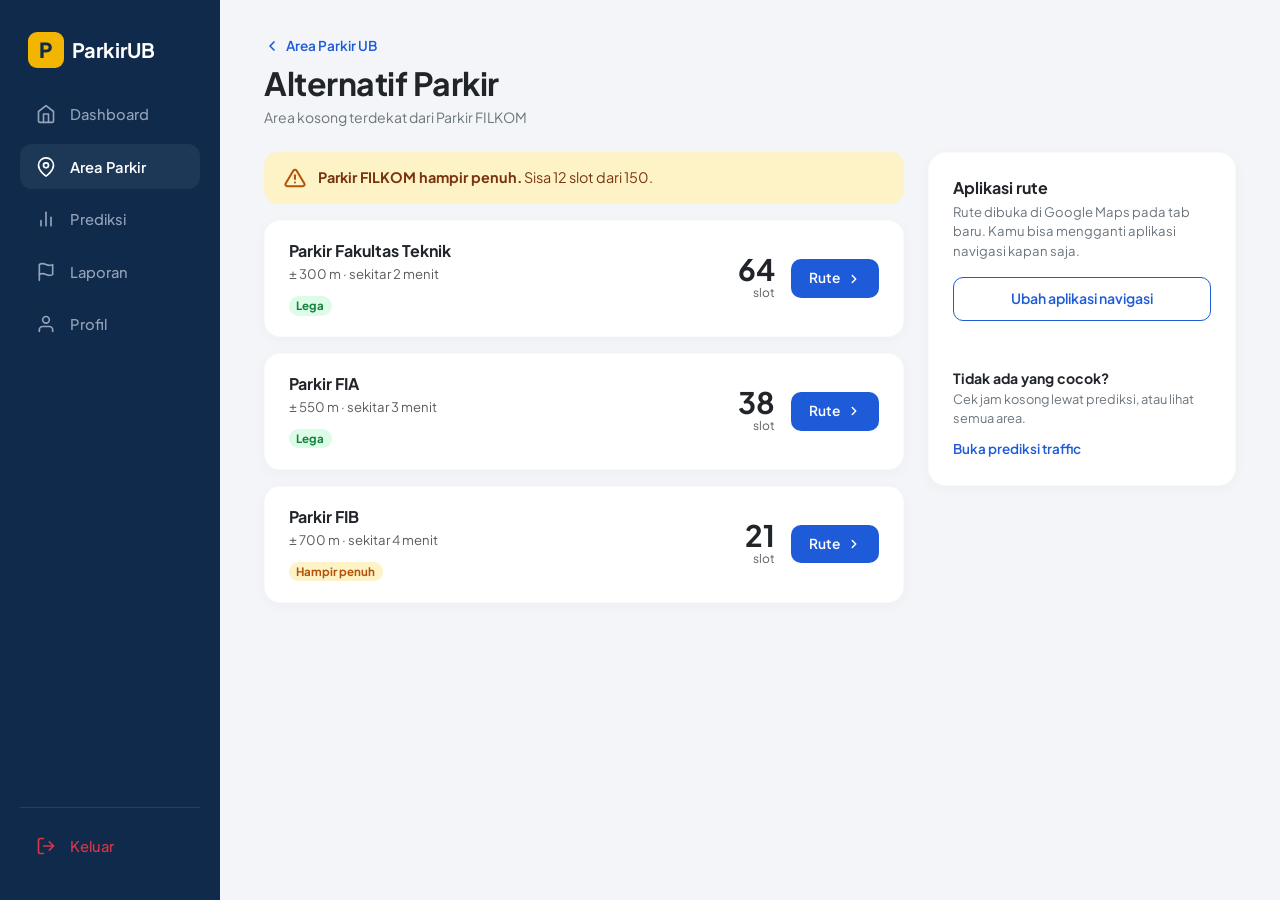
==== alternatif.html @ d829a9de "feat: all" ====
<!DOCTYPE html>
<html lang="id">
<head>
  <meta charset="UTF-8">
  <meta name="viewport" content="width=device-width, initial-scale=1.0">
  <title>Alternatif Parkir - ParkirUB</title>

  <!-- Google Fonts: Plus Jakarta Sans -->
  <link rel="preconnect" href="https://fonts.googleapis.com">
  <link rel="preconnect" href="https://fonts.gstatic.com" crossorigin>
  <link href="https://fonts.googleapis.com/css2?family=Plus+Jakarta+Sans:wght@400;500;600;700;800&display=swap" rel="stylesheet">

  <!-- Bootstrap 5.3.3 CSS -->
  <link href="https://cdn.jsdelivr.net/npm/bootstrap@5.3.3/dist/css/bootstrap.min.css" rel="stylesheet">

  <!-- CSS Khusus Halaman Alternatif Parkir -->
  <link rel="stylesheet" href="css/alternatif.css">
</head>
<body>

  <!-- Backdrop untuk Navigasi Mobile -->
  <div class="dash-backdrop" id="sidebarBackdrop"></div>

  <div class="dash-layout">
    
    <!-- ======================================================================
         SIDEBAR NAVIGASI
         ====================================================================== -->
    <aside class="dash-sidebar" id="dashSidebar">
      <!-- Logo Brand -->
      <a href="dashboard.html" class="d-inline-flex align-items-center gap-2 mb-4 ps-2 text-decoration-none">
        <div style="width: 36px; height: 36px; background-color: #F2B601; color: #0F2A4A; border-radius: 9px; display: flex; align-items: center; justify-content: center; font-weight: 800; font-size: 1.3rem;">
          P
        </div>
        <span class="fs-5 fw-bold text-white">ParkirUB</span>
      </a>

      <!-- Menu Navigasi -->
      <nav class="d-flex flex-column gap-2 flex-grow-1">
        <!-- Dashboard -->
        <a href="dashboard.html" class="sidebar-nav-link">
          <svg width="20" height="20" viewBox="0 0 24 24" fill="none" stroke="currentColor" stroke-width="2" stroke-linecap="round" stroke-linejoin="round">
            <path d="M3 9l9-7 9 7v11a2 2 0 0 1-2 2H5a2 2 0 0 1-2-2z"></path>
            <polyline points="9 22 9 12 15 12 15 22"></polyline>
          </svg>
          <span>Dashboard</span>
        </a>

        <!-- Area Parkir (Active) -->
        <a href="area-parkir.html" class="sidebar-nav-link active">
          <svg width="20" height="20" viewBox="0 0 24 24" fill="none" stroke="currentColor" stroke-width="2" stroke-linecap="round" stroke-linejoin="round">
            <path d="M21 10c0 7-9 13-9 13s-9-6-9-13a9 9 0 0 1 18 0z"></path>
            <circle cx="12" cy="10" r="3"></circle>
          </svg>
          <span>Area Parkir</span>
        </a>

        <!-- Prediksi -->
        <a href="prediksi.html" class="sidebar-nav-link">
          <svg width="20" height="20" viewBox="0 0 24 24" fill="none" stroke="currentColor" stroke-width="2" stroke-linecap="round" stroke-linejoin="round">
            <line x1="18" y1="20" x2="18" y2="10"></line>
            <line x1="12" y1="20" x2="12" y2="4"></line>
            <line x1="6" y1="20" x2="6" y2="14"></line>
          </svg>
          <span>Prediksi</span>
        </a>

        <!-- Laporan -->
        <a href="laporan.html" class="sidebar-nav-link">
          <svg width="20" height="20" viewBox="0 0 24 24" fill="none" stroke="currentColor" stroke-width="2" stroke-linecap="round" stroke-linejoin="round">
            <path d="M4 15s1-1 4-1 5 2 8 2 4-1 4-1V3s-1 1-4 1-5-2-8-2-4 1-4 1z"></path>
            <line x1="4" y1="22" x2="4" y2="15"></line>
          </svg>
          <span>Laporan</span>
        </a>

        <!-- Profil -->
        <a href="profil.html" class="sidebar-nav-link">
          <svg width="20" height="20" viewBox="0 0 24 24" fill="none" stroke="currentColor" stroke-width="2" stroke-linecap="round" stroke-linejoin="round">
            <path d="M20 21v-2a4 4 0 0 0-4-4H8a4 4 0 0 0-4 4v2"></path>
            <circle cx="12" cy="7" r="4"></circle>
          </svg>
          <span>Profil</span>
        </a>
      </nav>

      <!-- Logout -->
      <div class="pt-3 border-top border-white border-opacity-10">
        <a href="index.html" class="sidebar-nav-link text-danger">
          <svg width="20" height="20" viewBox="0 0 24 24" fill="none" stroke="currentColor" stroke-width="2" stroke-linecap="round" stroke-linejoin="round">
            <path d="M9 21H5a2 2 0 0 1-2-2V5a2 2 0 0 1 2-2h4"></path>
            <polyline points="16 17 21 12 16 7"></polyline>
            <line x1="21" y1="12" x2="9" y2="12"></line>
          </svg>
          <span>Keluar</span>
        </a>
      </div>
    </aside>

    <!-- ======================================================================
         KONTEN UTAMA: ALTERNATIF PARKIR
         ====================================================================== -->
    <main class="dash-content">
      
      <!-- Back Navigation & Title -->
      <div class="mb-4">
        <!-- Tombol Hamburger Mobile -->
        <button type="button" class="btn btn-light d-lg-none border shadow-sm px-2 py-1 mb-3" id="btnToggleSidebar">
          <svg width="20" height="20" viewBox="0 0 24 24" fill="none" stroke="currentColor" stroke-width="2" stroke-linecap="round" stroke-linejoin="round">
            <line x1="3" y1="12" x2="21" y2="12"></line>
            <line x1="3" y1="6" x2="21" y2="6"></line>
            <line x1="3" y1="18" x2="21" y2="18"></line>
          </svg>
        </button>

        <a href="area-parkir.html" class="link-back">
          <svg width="16" height="16" viewBox="0 0 24 24" fill="none" stroke="currentColor" stroke-width="2.5" stroke-linecap="round" stroke-linejoin="round">
            <polyline points="15 18 9 12 15 6"></polyline>
          </svg>
          <span>Area Parkir UB</span>
        </a>
        <h1 class="fw-bold text-dark mb-1" style="font-size: 2rem; letter-spacing: -0.5px;">Alternatif Parkir</h1>
        <p class="text-secondary small mb-0">Area kosong terdekat dari Parkir FILKOM</p>
      </div>

      <!-- Layout 2 Kolom -->
      <div class="row g-4 align-items-start">
        
        <!-- ==================================================================
             KOLOM KIRI: WARNING BANNER & DAFTAR AREA ALTERNATIF
             ================================================================== -->
        <div class="col-12 col-lg-8 d-flex flex-column gap-3">
          
          <!-- Warning Banner (Kuning / Amber) -->
          <div class="warning-banner">
            <svg class="warning-icon" width="22" height="22" viewBox="0 0 24 24" fill="none" stroke-width="2.2" stroke-linecap="round" stroke-linejoin="round">
              <path d="M10.29 3.86L1.82 18a2 2 0 0 0 1.71 3h16.94a2 2 0 0 0 1.71-3L13.71 3.86a2 2 0 0 0-3.42 0z"></path>
              <line x1="12" y1="9" x2="12" y2="13"></line>
              <line x1="12" y1="17" x2="12.01" y2="17"></line>
            </svg>
            <div>
              <strong>Parkir FILKOM hampir penuh.</strong> Sisa 12 slot dari 150.
            </div>
          </div>

          <!-- Card 1: Parkir Fakultas Teknik (Lega - 64 slot) -->
          <div class="alt-card">
            <div>
              <h2 class="fw-bold text-dark fs-6 mb-1">Parkir Fakultas Teknik</h2>
              <div class="text-muted small mb-2" style="font-size: 0.82rem;">± 300 m · sekitar 2 menit</div>
              <span class="badge rounded-pill fw-bold" style="background-color: #DCFCE7; color: #15803D; font-size: 0.72rem;">Lega</span>
            </div>
            <div class="d-flex align-items-center gap-3">
              <div class="text-end">
                <div class="fw-bold text-dark" style="font-size: 1.85rem; line-height: 1;">64</div>
                <div class="text-muted" style="font-size: 0.75rem;">slot</div>
              </div>
              <button type="button" class="btn-rute" onclick="bukaRute('Parkir Fakultas Teknik');">
                <span>Rute</span>
                <svg width="14" height="14" viewBox="0 0 24 24" fill="none" stroke="currentColor" stroke-width="2.5" stroke-linecap="round" stroke-linejoin="round">
                  <polyline points="9 18 15 12 9 6"></polyline>
                </svg>
              </button>
            </div>
          </div>

          <!-- Card 2: Parkir FIA (Lega - 38 slot) -->
          <div class="alt-card">
            <div>
              <h2 class="fw-bold text-dark fs-6 mb-1">Parkir FIA</h2>
              <div class="text-muted small mb-2" style="font-size: 0.82rem;">± 550 m · sekitar 3 menit</div>
              <span class="badge rounded-pill fw-bold" style="background-color: #DCFCE7; color: #15803D; font-size: 0.72rem;">Lega</span>
            </div>
            <div class="d-flex align-items-center gap-3">
              <div class="text-end">
                <div class="fw-bold text-dark" style="font-size: 1.85rem; line-height: 1;">38</div>
                <div class="text-muted" style="font-size: 0.75rem;">slot</div>
              </div>
              <button type="button" class="btn-rute" onclick="bukaRute('Parkir FIA');">
                <span>Rute</span>
                <svg width="14" height="14" viewBox="0 0 24 24" fill="none" stroke="currentColor" stroke-width="2.5" stroke-linecap="round" stroke-linejoin="round">
                  <polyline points="9 18 15 12 9 6"></polyline>
                </svg>
              </button>
            </div>
          </div>

          <!-- Card 3: Parkir FIB (Hampir Penuh - 21 slot) -->
          <div class="alt-card">
            <div>
              <h2 class="fw-bold text-dark fs-6 mb-1">Parkir FIB</h2>
              <div class="text-muted small mb-2" style="font-size: 0.82rem;">± 700 m · sekitar 4 menit</div>
              <span class="badge rounded-pill fw-bold" style="background-color: #FEF3C7; color: #B45309; font-size: 0.72rem;">Hampir penuh</span>
            </div>
            <div class="d-flex align-items-center gap-3">
              <div class="text-end">
                <div class="fw-bold text-dark" style="font-size: 1.85rem; line-height: 1;">21</div>
                <div class="text-muted" style="font-size: 0.75rem;">slot</div>
              </div>
              <button type="button" class="btn-rute" onclick="bukaRute('Parkir FIB');">
                <span>Rute</span>
                <svg width="14" height="14" viewBox="0 0 24 24" fill="none" stroke="currentColor" stroke-width="2.5" stroke-linecap="round" stroke-linejoin="round">
                  <polyline points="9 18 15 12 9 6"></polyline>
                </svg>
              </button>
            </div>
          </div>

        </div>

        <!-- ==================================================================
             KOLOM KANAN: APLIKASI RUTE & BANTUAN
             ================================================================== -->
        <div class="col-12 col-lg-4">
          <div class="app-card">
            
            <div class="mb-3">
              <h3 class="fw-bold text-dark fs-6 mb-1">Aplikasi rute</h3>
              <p class="text-secondary small mb-3" style="line-height: 1.5; font-size: 0.82rem;">
                Rute dibuka di Google Maps pada tab baru. Kamu bisa mengganti aplikasi navigasi kapan saja.
              </p>
              <button type="button" class="btn-change-nav" id="btnUbahNavigasi">
                Ubah aplikasi navigasi
              </button>
            </div>

            <hr class="my-4" style="border-color: #F1F5F9;">

            <div>
              <h4 class="fw-bold text-dark mb-1" style="font-size: 0.88rem;">Tidak ada yang cocok?</h4>
              <p class="text-secondary small mb-2" style="font-size: 0.8rem; line-height: 1.45;">
                Cek jam kosong lewat prediksi, atau lihat semua area.
              </p>
              <a href="prediksi.html" class="fw-semibold text-decoration-none small" style="color: #1E5BD8; font-size: 0.84rem;">
                Buka prediksi traffic
              </a>
            </div>

          </div>
        </div>

      </div>

    </main>
  </div>

  <!-- Modal Interaktif: Ubah Aplikasi Navigasi -->
  <div class="modal fade" id="modalAplikasiNav" tabindex="-1" aria-hidden="true">
    <div class="modal-dialog modal-dialog-centered">
      <div class="modal-content border-0 shadow" style="border-radius: 18px;">
        <div class="modal-header border-0 pb-0">
          <h5 class="modal-title fw-bold text-dark">Pilih Aplikasi Navigasi</h5>
          <button type="button" class="btn-close" data-bs-dismiss="modal" aria-label="Tutup"></button>
        </div>
        <div class="modal-body">
          <p class="text-muted small mb-3">Pilih aplikasi peta default untuk membuka petunjuk arah rute parkir.</p>
          <div class="list-group">
            <label class="list-group-item d-flex align-items-center gap-3 py-3">
              <input class="form-check-input flex-shrink-0" type="radio" name="navApp" checked>
              <div>
                <strong>Google Maps</strong> <span class="badge bg-primary-subtle text-primary ms-1">Direkomendasikan</span>
                <small class="text-muted d-block">Navigasi akurat dengan estimasi traffic langsung</small>
              </div>
            </label>
            <label class="list-group-item d-flex align-items-center gap-3 py-3">
              <input class="form-check-input flex-shrink-0" type="radio" name="navApp">
              <div>
                <strong>Waze</strong>
                <small class="text-muted d-block">Peringatan rute macet & kondisi jalan real-time</small>
              </div>
            </label>
            <label class="list-group-item d-flex align-items-center gap-3 py-3">
              <input class="form-check-input flex-shrink-0" type="radio" name="navApp">
              <div>
                <strong>Apple Maps</strong>
                <small class="text-muted d-block">Optimal untuk pengguna perangkat iOS / Safari</small>
              </div>
            </label>
          </div>
        </div>
        <div class="modal-footer border-0 pt-0">
          <button type="button" class="btn btn-secondary btn-sm rounded-3" data-bs-dismiss="modal">Batal</button>
          <button type="button" class="btn btn-primary btn-sm rounded-3 px-3" data-bs-dismiss="modal" onclick="alert('Pengaturan aplikasi navigasi berhasil disimpan!');">Simpan Pilihan</button>
        </div>
      </div>
    </div>
  </div>

  <!-- Bootstrap 5.3.3 JS Bundle -->
  <script src="https://cdn.jsdelivr.net/npm/bootstrap@5.3.3/dist/js/bootstrap.bundle.min.js"></script>

  <!-- Custom JavaScript -->
  <script src="js/script.js"></script>
</body>
</html>
---- css/alternatif.css ----
/* ==========================================================================
   UBParkir - Alternatif Parkir Style (alternatif.css)
   Khusus Halaman Rekomendasi Area Parkir Alternatif
   ========================================================================== */

:root {
  --primary-navy: #0F2A4A;
  --sidebar-active: #1D3757;
  --bg-light: #F3F5F8;
  --accent-yellow: #F2B601;
  --btn-blue: #1E5BD8;
  --btn-blue-hover: #164cc0;
}

body {
  font-family: 'Plus Jakarta Sans', sans-serif;
  background-color: var(--bg-light);
  margin: 0;
  min-height: 100vh;
}

/* Layout */
.dash-layout {
  display: flex;
  min-height: 100vh;
}

/* Sidebar */
.dash-sidebar {
  width: 220px;
  min-width: 220px;
  background-color: var(--primary-navy);
  color: #ffffff;
  display: flex;
  flex-direction: column;
  padding: 2rem 1.25rem;
  position: sticky;
  top: 0;
  height: 100vh;
  z-index: 100;
  transition: transform 0.25s ease-in-out;
}

.sidebar-nav-link {
  display: flex;
  align-items: center;
  gap: 0.85rem;
  padding: 0.7rem 1rem;
  border-radius: 12px;
  color: #94A3B8;
  font-size: 0.92rem;
  font-weight: 500;
  text-decoration: none;
  transition: all 0.18s ease;
}

.sidebar-nav-link:hover {
  color: #ffffff;
  background-color: rgba(255, 255, 255, 0.06);
}

.sidebar-nav-link.active {
  background-color: var(--sidebar-active);
  color: #ffffff;
  font-weight: 600;
}

/* Content Area */
.dash-content {
  flex-grow: 1;
  padding: 2.25rem 2.75rem;
  max-width: 1300px;
}

/* Link Kembali */
.link-back {
  display: inline-flex;
  align-items: center;
  gap: 0.35rem;
  font-size: 0.85rem;
  font-weight: 600;
  color: var(--btn-blue);
  text-decoration: none;
  margin-bottom: 0.5rem;
  transition: transform 0.15s ease;
}

.link-back:hover {
  transform: translateX(-3px);
  color: var(--btn-blue-hover);
}

/* Warning Banner */
.warning-banner {
  background-color: #FEF3C7;
  border-radius: 14px;
  padding: 0.95rem 1.25rem;
  display: flex;
  align-items: center;
  gap: 0.75rem;
  color: #78350F;
  font-size: 0.9rem;
}

.warning-icon {
  flex-shrink: 0;
  stroke: #B45309;
}

/* Alternative Parking Card */
.alt-card {
  background: #ffffff;
  border-radius: 16px;
  padding: 1.25rem 1.5rem;
  box-shadow: 0 3px 14px rgba(0, 0, 0, 0.03);
  border: 1px solid rgba(0, 0, 0, 0.02);
  display: flex;
  align-items: center;
  justify-content: space-between;
  transition: transform 0.2s ease, box-shadow 0.2s ease;
}

.alt-card:hover {
  transform: translateY(-2px);
  box-shadow: 0 8px 24px rgba(0, 0, 0, 0.06);
}

.btn-rute {
  background-color: var(--btn-blue);
  color: #ffffff;
  border: none;
  border-radius: 10px;
  font-size: 0.86rem;
  font-weight: 600;
  padding: 0.55rem 1.15rem;
  display: inline-flex;
  align-items: center;
  gap: 0.4rem;
  text-decoration: none;
  transition: all 0.18s ease;
}

.btn-rute:hover {
  background-color: var(--btn-blue-hover);
  color: #ffffff;
}

/* Navigation App Helper Card */
.app-card {
  background: #ffffff;
  border-radius: 18px;
  padding: 1.6rem 1.5rem;
  box-shadow: 0 3px 14px rgba(0, 0, 0, 0.03);
  border: 1px solid rgba(0, 0, 0, 0.02);
}

.btn-change-nav {
  background-color: #ffffff;
  color: var(--btn-blue);
  border: 1.5px solid var(--btn-blue);
  border-radius: 10px;
  font-size: 0.88rem;
  font-weight: 600;
  padding: 0.65rem 1rem;
  width: 100%;
  text-align: center;
  transition: all 0.18s ease;
}

.btn-change-nav:hover {
  background-color: #EFF6FF;
  color: var(--btn-blue-hover);
}

/* Responsive */
@media (max-width: 991.98px) {
  .dash-sidebar {
    position: fixed;
    top: 0;
    left: 0;
    transform: translateX(-100%);
    box-shadow: 4px 0 20px rgba(0, 0, 0, 0.3);
  }
  .dash-sidebar.show {
    transform: translateX(0);
  }
  .dash-content {
    padding: 1.5rem 1.25rem;
  }
  .dash-backdrop {
    display: none;
    position: fixed;
    top: 0;
    left: 0;
    width: 100vw;
    height: 100vh;
    background: rgba(0, 0, 0, 0.4);
    z-index: 99;
  }
  .dash-backdrop.show {
    display: block;
  }
}
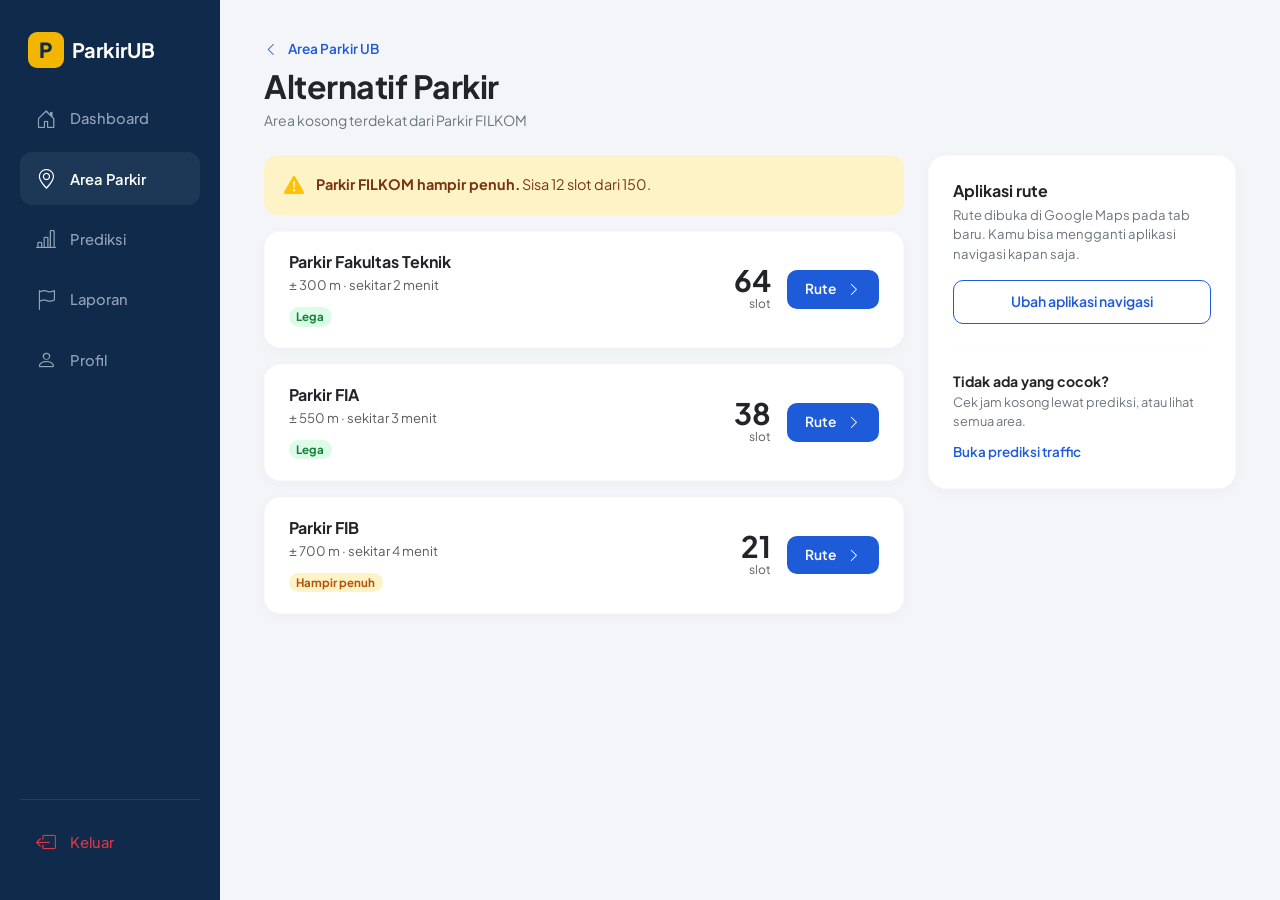
==== commit 756a5354: "icon fix" ====
--- a/alternatif.html
+++ b/alternatif.html
@@ -5,29 +5,25 @@
   <meta name="viewport" content="width=device-width, initial-scale=1.0">
   <title>Alternatif Parkir - ParkirUB</title>
 
-  <!-- Google Fonts: Plus Jakarta Sans -->
+  <link rel="icon" type="image/svg+xml" href="favicon.svg">
+
   <link rel="preconnect" href="https://fonts.googleapis.com">
   <link rel="preconnect" href="https://fonts.gstatic.com" crossorigin>
   <link href="https://fonts.googleapis.com/css2?family=Plus+Jakarta+Sans:wght@400;500;600;700;800&display=swap" rel="stylesheet">
 
-  <!-- Bootstrap 5.3.3 CSS -->
   <link href="https://cdn.jsdelivr.net/npm/bootstrap@5.3.3/dist/css/bootstrap.min.css" rel="stylesheet">
-
-  <!-- CSS Khusus Halaman Alternatif Parkir -->
+  <link rel="stylesheet" href="https://cdn.jsdelivr.net/npm/bootstrap-icons@1.11.3/font/bootstrap-icons.min.css">
+
   <link rel="stylesheet" href="css/alternatif.css">
 </head>
 <body>
 
-  <!-- Backdrop untuk Navigasi Mobile -->
   <div class="dash-backdrop" id="sidebarBackdrop"></div>
 
   <div class="dash-layout">
-    
-    <!-- ======================================================================
-         SIDEBAR NAVIGASI
-         ====================================================================== -->
+
     <aside class="dash-sidebar" id="dashSidebar">
-      <!-- Logo Brand -->
+
       <a href="dashboard.html" class="d-inline-flex align-items-center gap-2 mb-4 ps-2 text-decoration-none">
         <div style="width: 36px; height: 36px; background-color: #F2B601; color: #0F2A4A; border-radius: 9px; display: flex; align-items: center; justify-content: center; font-weight: 800; font-size: 1.3rem;">
           P
@@ -35,115 +31,69 @@
         <span class="fs-5 fw-bold text-white">ParkirUB</span>
       </a>
 
-      <!-- Menu Navigasi -->
       <nav class="d-flex flex-column gap-2 flex-grow-1">
-        <!-- Dashboard -->
+
         <a href="dashboard.html" class="sidebar-nav-link">
-          <svg width="20" height="20" viewBox="0 0 24 24" fill="none" stroke="currentColor" stroke-width="2" stroke-linecap="round" stroke-linejoin="round">
-            <path d="M3 9l9-7 9 7v11a2 2 0 0 1-2 2H5a2 2 0 0 1-2-2z"></path>
-            <polyline points="9 22 9 12 15 12 15 22"></polyline>
-          </svg>
+          <i class="bi bi-house-door fs-5"></i>
           <span>Dashboard</span>
         </a>
 
-        <!-- Area Parkir (Active) -->
         <a href="area-parkir.html" class="sidebar-nav-link active">
-          <svg width="20" height="20" viewBox="0 0 24 24" fill="none" stroke="currentColor" stroke-width="2" stroke-linecap="round" stroke-linejoin="round">
-            <path d="M21 10c0 7-9 13-9 13s-9-6-9-13a9 9 0 0 1 18 0z"></path>
-            <circle cx="12" cy="10" r="3"></circle>
-          </svg>
+          <i class="bi bi-geo-alt fs-5"></i>
           <span>Area Parkir</span>
         </a>
 
-        <!-- Prediksi -->
         <a href="prediksi.html" class="sidebar-nav-link">
-          <svg width="20" height="20" viewBox="0 0 24 24" fill="none" stroke="currentColor" stroke-width="2" stroke-linecap="round" stroke-linejoin="round">
-            <line x1="18" y1="20" x2="18" y2="10"></line>
-            <line x1="12" y1="20" x2="12" y2="4"></line>
-            <line x1="6" y1="20" x2="6" y2="14"></line>
-          </svg>
+          <i class="bi bi-bar-chart-line fs-5"></i>
           <span>Prediksi</span>
         </a>
 
-        <!-- Laporan -->
         <a href="laporan.html" class="sidebar-nav-link">
-          <svg width="20" height="20" viewBox="0 0 24 24" fill="none" stroke="currentColor" stroke-width="2" stroke-linecap="round" stroke-linejoin="round">
-            <path d="M4 15s1-1 4-1 5 2 8 2 4-1 4-1V3s-1 1-4 1-5-2-8-2-4 1-4 1z"></path>
-            <line x1="4" y1="22" x2="4" y2="15"></line>
-          </svg>
+          <i class="bi bi-flag fs-5"></i>
           <span>Laporan</span>
         </a>
 
-        <!-- Profil -->
         <a href="profil.html" class="sidebar-nav-link">
-          <svg width="20" height="20" viewBox="0 0 24 24" fill="none" stroke="currentColor" stroke-width="2" stroke-linecap="round" stroke-linejoin="round">
-            <path d="M20 21v-2a4 4 0 0 0-4-4H8a4 4 0 0 0-4 4v2"></path>
-            <circle cx="12" cy="7" r="4"></circle>
-          </svg>
+          <i class="bi bi-person fs-5"></i>
           <span>Profil</span>
         </a>
       </nav>
 
-      <!-- Logout -->
       <div class="pt-3 border-top border-white border-opacity-10">
         <a href="index.html" class="sidebar-nav-link text-danger">
-          <svg width="20" height="20" viewBox="0 0 24 24" fill="none" stroke="currentColor" stroke-width="2" stroke-linecap="round" stroke-linejoin="round">
-            <path d="M9 21H5a2 2 0 0 1-2-2V5a2 2 0 0 1 2-2h4"></path>
-            <polyline points="16 17 21 12 16 7"></polyline>
-            <line x1="21" y1="12" x2="9" y2="12"></line>
-          </svg>
+          <i class="bi bi-box-arrow-left fs-5"></i>
           <span>Keluar</span>
         </a>
       </div>
     </aside>
 
-    <!-- ======================================================================
-         KONTEN UTAMA: ALTERNATIF PARKIR
-         ====================================================================== -->
     <main class="dash-content">
-      
-      <!-- Back Navigation & Title -->
+
       <div class="mb-4">
-        <!-- Tombol Hamburger Mobile -->
+
         <button type="button" class="btn btn-light d-lg-none border shadow-sm px-2 py-1 mb-3" id="btnToggleSidebar">
-          <svg width="20" height="20" viewBox="0 0 24 24" fill="none" stroke="currentColor" stroke-width="2" stroke-linecap="round" stroke-linejoin="round">
-            <line x1="3" y1="12" x2="21" y2="12"></line>
-            <line x1="3" y1="6" x2="21" y2="6"></line>
-            <line x1="3" y1="18" x2="21" y2="18"></line>
-          </svg>
+          <i class="bi bi-list fs-5"></i>
         </button>
 
         <a href="area-parkir.html" class="link-back">
-          <svg width="16" height="16" viewBox="0 0 24 24" fill="none" stroke="currentColor" stroke-width="2.5" stroke-linecap="round" stroke-linejoin="round">
-            <polyline points="15 18 9 12 15 6"></polyline>
-          </svg>
+          <i class="bi bi-chevron-left me-1"></i>
           <span>Area Parkir UB</span>
         </a>
         <h1 class="fw-bold text-dark mb-1" style="font-size: 2rem; letter-spacing: -0.5px;">Alternatif Parkir</h1>
         <p class="text-secondary small mb-0">Area kosong terdekat dari Parkir FILKOM</p>
       </div>
 
-      <!-- Layout 2 Kolom -->
       <div class="row g-4 align-items-start">
-        
-        <!-- ==================================================================
-             KOLOM KIRI: WARNING BANNER & DAFTAR AREA ALTERNATIF
-             ================================================================== -->
+
         <div class="col-12 col-lg-8 d-flex flex-column gap-3">
-          
-          <!-- Warning Banner (Kuning / Amber) -->
+
           <div class="warning-banner">
-            <svg class="warning-icon" width="22" height="22" viewBox="0 0 24 24" fill="none" stroke-width="2.2" stroke-linecap="round" stroke-linejoin="round">
-              <path d="M10.29 3.86L1.82 18a2 2 0 0 0 1.71 3h16.94a2 2 0 0 0 1.71-3L13.71 3.86a2 2 0 0 0-3.42 0z"></path>
-              <line x1="12" y1="9" x2="12" y2="13"></line>
-              <line x1="12" y1="17" x2="12.01" y2="17"></line>
-            </svg>
+            <i class="bi bi-exclamation-triangle-fill warning-icon fs-5 text-warning flex-shrink-0"></i>
             <div>
               <strong>Parkir FILKOM hampir penuh.</strong> Sisa 12 slot dari 150.
             </div>
           </div>
 
-          <!-- Card 1: Parkir Fakultas Teknik (Lega - 64 slot) -->
           <div class="alt-card">
             <div>
               <h2 class="fw-bold text-dark fs-6 mb-1">Parkir Fakultas Teknik</h2>
@@ -157,14 +107,11 @@
               </div>
               <button type="button" class="btn-rute" onclick="bukaRute('Parkir Fakultas Teknik');">
                 <span>Rute</span>
-                <svg width="14" height="14" viewBox="0 0 24 24" fill="none" stroke="currentColor" stroke-width="2.5" stroke-linecap="round" stroke-linejoin="round">
-                  <polyline points="9 18 15 12 9 6"></polyline>
-                </svg>
-              </button>
-            </div>
-          </div>
-
-          <!-- Card 2: Parkir FIA (Lega - 38 slot) -->
+                <i class="bi bi-chevron-right ms-1"></i>
+              </button>
+            </div>
+          </div>
+
           <div class="alt-card">
             <div>
               <h2 class="fw-bold text-dark fs-6 mb-1">Parkir FIA</h2>
@@ -178,14 +125,11 @@
               </div>
               <button type="button" class="btn-rute" onclick="bukaRute('Parkir FIA');">
                 <span>Rute</span>
-                <svg width="14" height="14" viewBox="0 0 24 24" fill="none" stroke="currentColor" stroke-width="2.5" stroke-linecap="round" stroke-linejoin="round">
-                  <polyline points="9 18 15 12 9 6"></polyline>
-                </svg>
-              </button>
-            </div>
-          </div>
-
-          <!-- Card 3: Parkir FIB (Hampir Penuh - 21 slot) -->
+                <i class="bi bi-chevron-right ms-1"></i>
+              </button>
+            </div>
+          </div>
+
           <div class="alt-card">
             <div>
               <h2 class="fw-bold text-dark fs-6 mb-1">Parkir FIB</h2>
@@ -199,21 +143,16 @@
               </div>
               <button type="button" class="btn-rute" onclick="bukaRute('Parkir FIB');">
                 <span>Rute</span>
-                <svg width="14" height="14" viewBox="0 0 24 24" fill="none" stroke="currentColor" stroke-width="2.5" stroke-linecap="round" stroke-linejoin="round">
-                  <polyline points="9 18 15 12 9 6"></polyline>
-                </svg>
-              </button>
-            </div>
-          </div>
-
-        </div>
-
-        <!-- ==================================================================
-             KOLOM KANAN: APLIKASI RUTE & BANTUAN
-             ================================================================== -->
+                <i class="bi bi-chevron-right ms-1"></i>
+              </button>
+            </div>
+          </div>
+
+        </div>
+
         <div class="col-12 col-lg-4">
           <div class="app-card">
-            
+
             <div class="mb-3">
               <h3 class="fw-bold text-dark fs-6 mb-1">Aplikasi rute</h3>
               <p class="text-secondary small mb-3" style="line-height: 1.5; font-size: 0.82rem;">
@@ -244,7 +183,6 @@
     </main>
   </div>
 
-  <!-- Modal Interaktif: Ubah Aplikasi Navigasi -->
   <div class="modal fade" id="modalAplikasiNav" tabindex="-1" aria-hidden="true">
     <div class="modal-dialog modal-dialog-centered">
       <div class="modal-content border-0 shadow" style="border-radius: 18px;">
@@ -286,11 +224,9 @@
     </div>
   </div>
 
-  <!-- Bootstrap 5.3.3 JS Bundle -->
   <script src="https://cdn.jsdelivr.net/npm/bootstrap@5.3.3/dist/js/bootstrap.bundle.min.js"></script>
 
-  <!-- Custom JavaScript -->
-  <script src="js/script.js"></script>
+  <script src="js/common.js"></script>
+  <script src="js/alternatif.js"></script>
 </body>
 </html>
-
--- a/css/alternatif.css
+++ b/css/alternatif.css
@@ -1,8 +1,3 @@
-/* ==========================================================================
-   UBParkir - Alternatif Parkir Style (alternatif.css)
-   Khusus Halaman Rekomendasi Area Parkir Alternatif
-   ========================================================================== */
-
 :root {
   --primary-navy: #0F2A4A;
   --sidebar-active: #1D3757;
@@ -19,13 +14,11 @@
   min-height: 100vh;
 }
 
-/* Layout */
 .dash-layout {
   display: flex;
   min-height: 100vh;
 }
 
-/* Sidebar */
 .dash-sidebar {
   width: 220px;
   min-width: 220px;
@@ -65,14 +58,12 @@
   font-weight: 600;
 }
 
-/* Content Area */
 .dash-content {
   flex-grow: 1;
   padding: 2.25rem 2.75rem;
   max-width: 1300px;
 }
 
-/* Link Kembali */
 .link-back {
   display: inline-flex;
   align-items: center;
@@ -90,7 +81,6 @@
   color: var(--btn-blue-hover);
 }
 
-/* Warning Banner */
 .warning-banner {
   background-color: #FEF3C7;
   border-radius: 14px;
@@ -107,7 +97,6 @@
   stroke: #B45309;
 }
 
-/* Alternative Parking Card */
 .alt-card {
   background: #ffffff;
   border-radius: 16px;
@@ -145,7 +134,6 @@
   color: #ffffff;
 }
 
-/* Navigation App Helper Card */
 .app-card {
   background: #ffffff;
   border-radius: 18px;
@@ -172,7 +160,6 @@
   color: var(--btn-blue-hover);
 }
 
-/* Responsive */
 @media (max-width: 991.98px) {
   .dash-sidebar {
     position: fixed;
@@ -201,4 +188,3 @@
     display: block;
   }
 }
-
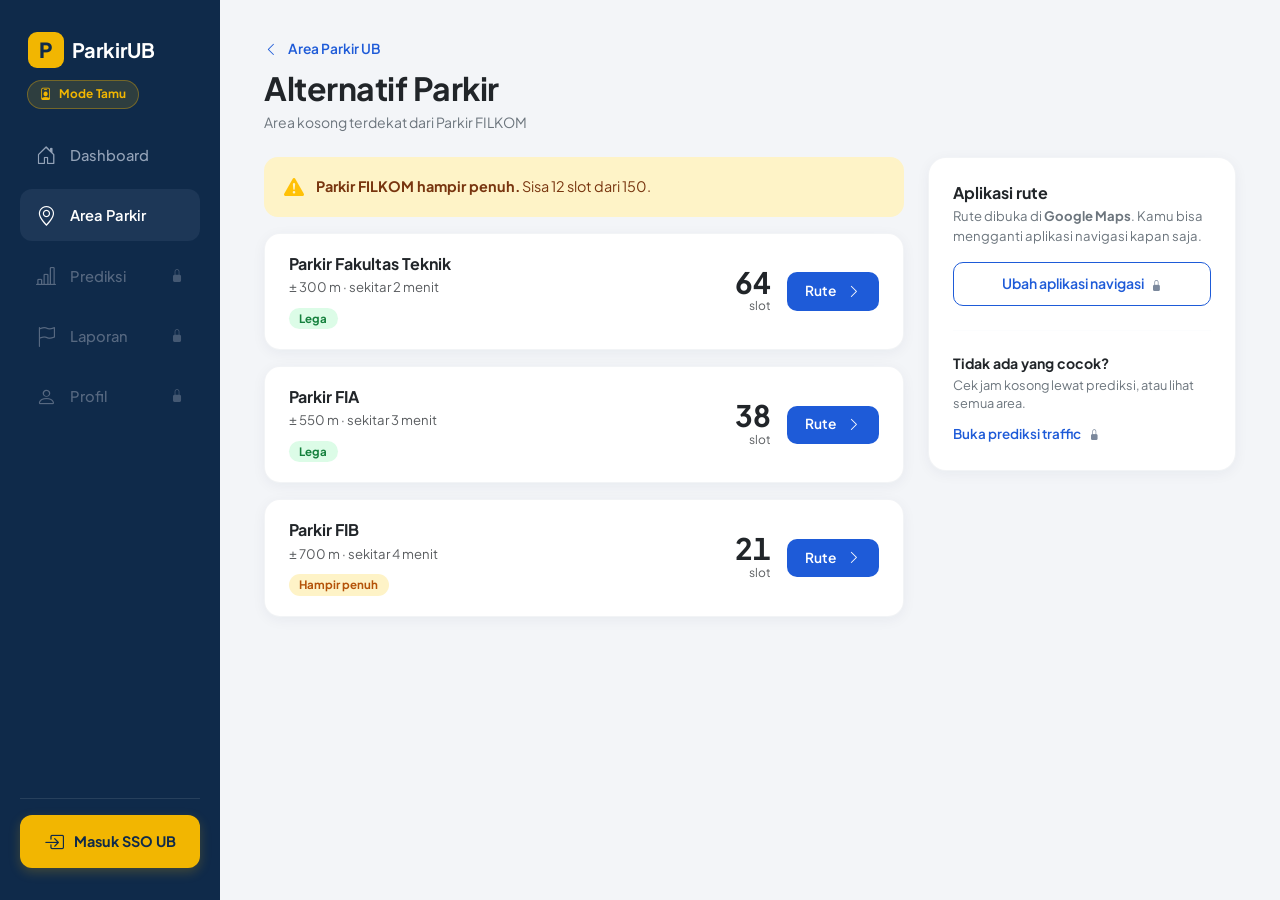
==== commit ef608cd8: "apalah" ====
--- a/alternatif.html
+++ b/alternatif.html
@@ -3,6 +3,7 @@
 <head>
   <meta charset="UTF-8">
   <meta name="viewport" content="width=device-width, initial-scale=1.0">
+  <meta name="description" content="Rekomendasi area parkir alternatif terdekat di Universitas Brawijaya.">
   <title>Alternatif Parkir - ParkirUB</title>
 
   <link rel="icon" type="image/svg+xml" href="favicon.svg">
@@ -14,10 +15,13 @@
   <link href="https://cdn.jsdelivr.net/npm/bootstrap@5.3.3/dist/css/bootstrap.min.css" rel="stylesheet">
   <link rel="stylesheet" href="https://cdn.jsdelivr.net/npm/bootstrap-icons@1.11.3/font/bootstrap-icons.min.css">
 
+  <link rel="stylesheet" href="css/base.css">
   <link rel="stylesheet" href="css/alternatif.css">
+  <link rel="stylesheet" href="css/guest.css">
 </head>
 <body>
 
+  <a href="#mainContent" class="skip-link">Lewati ke konten utama</a>
   <div class="dash-backdrop" id="sidebarBackdrop"></div>
 
   <div class="dash-layout">
@@ -25,58 +29,56 @@
     <aside class="dash-sidebar" id="dashSidebar">
 
       <a href="dashboard.html" class="d-inline-flex align-items-center gap-2 mb-4 ps-2 text-decoration-none">
-        <div style="width: 36px; height: 36px; background-color: #F2B601; color: #0F2A4A; border-radius: 9px; display: flex; align-items: center; justify-content: center; font-weight: 800; font-size: 1.3rem;">
-          P
-        </div>
+        <div class="brand-mark">P</div>
         <span class="fs-5 fw-bold text-white">ParkirUB</span>
       </a>
 
-      <nav class="d-flex flex-column gap-2 flex-grow-1">
+      <nav class="d-flex flex-column gap-2 flex-grow-1" aria-label="Navigasi utama">
 
         <a href="dashboard.html" class="sidebar-nav-link">
-          <i class="bi bi-house-door fs-5"></i>
+          <i class="bi bi-house-door fs-5" aria-hidden="true"></i>
           <span>Dashboard</span>
         </a>
 
-        <a href="area-parkir.html" class="sidebar-nav-link active">
-          <i class="bi bi-geo-alt fs-5"></i>
+        <a href="area-parkir.html" class="sidebar-nav-link active" aria-current="page">
+          <i class="bi bi-geo-alt fs-5" aria-hidden="true"></i>
           <span>Area Parkir</span>
         </a>
 
         <a href="prediksi.html" class="sidebar-nav-link">
-          <i class="bi bi-bar-chart-line fs-5"></i>
+          <i class="bi bi-bar-chart-line fs-5" aria-hidden="true"></i>
           <span>Prediksi</span>
         </a>
 
         <a href="laporan.html" class="sidebar-nav-link">
-          <i class="bi bi-flag fs-5"></i>
+          <i class="bi bi-flag fs-5" aria-hidden="true"></i>
           <span>Laporan</span>
         </a>
 
         <a href="profil.html" class="sidebar-nav-link">
-          <i class="bi bi-person fs-5"></i>
+          <i class="bi bi-person fs-5" aria-hidden="true"></i>
           <span>Profil</span>
         </a>
       </nav>
 
       <div class="pt-3 border-top border-white border-opacity-10">
         <a href="index.html" class="sidebar-nav-link text-danger">
-          <i class="bi bi-box-arrow-left fs-5"></i>
+          <i class="bi bi-box-arrow-left fs-5" aria-hidden="true"></i>
           <span>Keluar</span>
         </a>
       </div>
     </aside>
 
-    <main class="dash-content">
+    <main class="dash-content" id="mainContent">
 
       <div class="mb-4">
 
-        <button type="button" class="btn btn-light d-lg-none border shadow-sm px-2 py-1 mb-3" id="btnToggleSidebar">
-          <i class="bi bi-list fs-5"></i>
+        <button type="button" class="btn btn-light d-lg-none border shadow-sm px-2 py-1 mb-3" id="btnToggleSidebar" aria-label="Buka Menu" aria-expanded="false">
+          <i class="bi bi-list fs-5" aria-hidden="true"></i>
         </button>
 
         <a href="area-parkir.html" class="link-back">
-          <i class="bi bi-chevron-left me-1"></i>
+          <i class="bi bi-chevron-left me-1" aria-hidden="true"></i>
           <span>Area Parkir UB</span>
         </a>
         <h1 class="fw-bold text-dark mb-1" style="font-size: 2rem; letter-spacing: -0.5px;">Alternatif Parkir</h1>
@@ -88,7 +90,7 @@
         <div class="col-12 col-lg-8 d-flex flex-column gap-3">
 
           <div class="warning-banner">
-            <i class="bi bi-exclamation-triangle-fill warning-icon fs-5 text-warning flex-shrink-0"></i>
+            <i class="bi bi-exclamation-triangle-fill warning-icon fs-5 text-warning flex-shrink-0" aria-hidden="true"></i>
             <div>
               <strong>Parkir FILKOM hampir penuh.</strong> Sisa 12 slot dari 150.
             </div>
@@ -98,16 +100,16 @@
             <div>
               <h2 class="fw-bold text-dark fs-6 mb-1">Parkir Fakultas Teknik</h2>
               <div class="text-muted small mb-2" style="font-size: 0.82rem;">± 300 m · sekitar 2 menit</div>
-              <span class="badge rounded-pill fw-bold" style="background-color: #DCFCE7; color: #15803D; font-size: 0.72rem;">Lega</span>
+              <span class="status-badge status-badge--lega">Lega</span>
             </div>
             <div class="d-flex align-items-center gap-3">
               <div class="text-end">
-                <div class="fw-bold text-dark" style="font-size: 1.85rem; line-height: 1;">64</div>
+                <div class="fw-bold text-dark tabular-nums" style="font-size: 1.85rem; line-height: 1;">64</div>
                 <div class="text-muted" style="font-size: 0.75rem;">slot</div>
               </div>
-              <button type="button" class="btn-rute" onclick="bukaRute('Parkir Fakultas Teknik');">
+              <button type="button" class="btn-rute" data-rute-area="Parkir Fakultas Teknik">
                 <span>Rute</span>
-                <i class="bi bi-chevron-right ms-1"></i>
+                <i class="bi bi-chevron-right ms-1" aria-hidden="true"></i>
               </button>
             </div>
           </div>
@@ -116,16 +118,16 @@
             <div>
               <h2 class="fw-bold text-dark fs-6 mb-1">Parkir FIA</h2>
               <div class="text-muted small mb-2" style="font-size: 0.82rem;">± 550 m · sekitar 3 menit</div>
-              <span class="badge rounded-pill fw-bold" style="background-color: #DCFCE7; color: #15803D; font-size: 0.72rem;">Lega</span>
+              <span class="status-badge status-badge--lega">Lega</span>
             </div>
             <div class="d-flex align-items-center gap-3">
               <div class="text-end">
-                <div class="fw-bold text-dark" style="font-size: 1.85rem; line-height: 1;">38</div>
+                <div class="fw-bold text-dark tabular-nums" style="font-size: 1.85rem; line-height: 1;">38</div>
                 <div class="text-muted" style="font-size: 0.75rem;">slot</div>
               </div>
-              <button type="button" class="btn-rute" onclick="bukaRute('Parkir FIA');">
+              <button type="button" class="btn-rute" data-rute-area="Parkir FIA">
                 <span>Rute</span>
-                <i class="bi bi-chevron-right ms-1"></i>
+                <i class="bi bi-chevron-right ms-1" aria-hidden="true"></i>
               </button>
             </div>
           </div>
@@ -134,16 +136,16 @@
             <div>
               <h2 class="fw-bold text-dark fs-6 mb-1">Parkir FIB</h2>
               <div class="text-muted small mb-2" style="font-size: 0.82rem;">± 700 m · sekitar 4 menit</div>
-              <span class="badge rounded-pill fw-bold" style="background-color: #FEF3C7; color: #B45309; font-size: 0.72rem;">Hampir penuh</span>
+              <span class="status-badge status-badge--warning">Hampir penuh</span>
             </div>
             <div class="d-flex align-items-center gap-3">
               <div class="text-end">
-                <div class="fw-bold text-dark" style="font-size: 1.85rem; line-height: 1;">21</div>
+                <div class="fw-bold text-dark tabular-nums" style="font-size: 1.85rem; line-height: 1;">21</div>
                 <div class="text-muted" style="font-size: 0.75rem;">slot</div>
               </div>
-              <button type="button" class="btn-rute" onclick="bukaRute('Parkir FIB');">
+              <button type="button" class="btn-rute" data-rute-area="Parkir FIB">
                 <span>Rute</span>
-                <i class="bi bi-chevron-right ms-1"></i>
+                <i class="bi bi-chevron-right ms-1" aria-hidden="true"></i>
               </button>
             </div>
           </div>
@@ -156,9 +158,9 @@
             <div class="mb-3">
               <h3 class="fw-bold text-dark fs-6 mb-1">Aplikasi rute</h3>
               <p class="text-secondary small mb-3" style="line-height: 1.5; font-size: 0.82rem;">
-                Rute dibuka di Google Maps pada tab baru. Kamu bisa mengganti aplikasi navigasi kapan saja.
+                Rute dibuka di <strong id="activeNavAppLabel">Google Maps</strong>. Kamu bisa mengganti aplikasi navigasi kapan saja.
               </p>
-              <button type="button" class="btn-change-nav" id="btnUbahNavigasi">
+              <button type="button" class="btn-change-nav" id="btnUbahNavigasi" data-sso-only="true" data-feature-name="Opsi Navigasi">
                 Ubah aplikasi navigasi
               </button>
             </div>
@@ -170,7 +172,7 @@
               <p class="text-secondary small mb-2" style="font-size: 0.8rem; line-height: 1.45;">
                 Cek jam kosong lewat prediksi, atau lihat semua area.
               </p>
-              <a href="prediksi.html" class="fw-semibold text-decoration-none small" style="color: #1E5BD8; font-size: 0.84rem;">
+              <a href="prediksi.html" class="fw-semibold text-decoration-none small" style="color: #1E5BD8; font-size: 0.84rem;" data-sso-only="true" data-feature-name="Prediksi Traffic Parkiran">
                 Buka prediksi traffic
               </a>
             </div>
@@ -185,7 +187,7 @@
 
   <div class="modal fade" id="modalAplikasiNav" tabindex="-1" aria-hidden="true">
     <div class="modal-dialog modal-dialog-centered">
-      <div class="modal-content border-0 shadow" style="border-radius: 18px;">
+      <div class="modal-content ub-modal-card">
         <div class="modal-header border-0 pb-0">
           <h5 class="modal-title fw-bold text-dark">Pilih Aplikasi Navigasi</h5>
           <button type="button" class="btn-close" data-bs-dismiss="modal" aria-label="Tutup"></button>
@@ -194,21 +196,21 @@
           <p class="text-muted small mb-3">Pilih aplikasi peta default untuk membuka petunjuk arah rute parkir.</p>
           <div class="list-group">
             <label class="list-group-item d-flex align-items-center gap-3 py-3">
-              <input class="form-check-input flex-shrink-0" type="radio" name="navApp" checked>
+              <input class="form-check-input flex-shrink-0" type="radio" name="navApp" value="Google Maps" checked>
               <div>
                 <strong>Google Maps</strong> <span class="badge bg-primary-subtle text-primary ms-1">Direkomendasikan</span>
                 <small class="text-muted d-block">Navigasi akurat dengan estimasi traffic langsung</small>
               </div>
             </label>
             <label class="list-group-item d-flex align-items-center gap-3 py-3">
-              <input class="form-check-input flex-shrink-0" type="radio" name="navApp">
+              <input class="form-check-input flex-shrink-0" type="radio" name="navApp" value="Waze">
               <div>
                 <strong>Waze</strong>
-                <small class="text-muted d-block">Peringatan rute macet & kondisi jalan real-time</small>
+                <small class="text-muted d-block">Peringatan rute macet &amp; kondisi jalan real-time</small>
               </div>
             </label>
             <label class="list-group-item d-flex align-items-center gap-3 py-3">
-              <input class="form-check-input flex-shrink-0" type="radio" name="navApp">
+              <input class="form-check-input flex-shrink-0" type="radio" name="navApp" value="Apple Maps">
               <div>
                 <strong>Apple Maps</strong>
                 <small class="text-muted d-block">Optimal untuk pengguna perangkat iOS / Safari</small>
@@ -218,7 +220,7 @@
         </div>
         <div class="modal-footer border-0 pt-0">
           <button type="button" class="btn btn-secondary btn-sm rounded-3" data-bs-dismiss="modal">Batal</button>
-          <button type="button" class="btn btn-primary btn-sm rounded-3 px-3" data-bs-dismiss="modal" onclick="alert('Pengaturan aplikasi navigasi berhasil disimpan!');">Simpan Pilihan</button>
+          <button type="button" class="btn btn-primary btn-sm rounded-3 px-3" id="btnSimpanNavModal">Simpan Pilihan</button>
         </div>
       </div>
     </div>
@@ -226,6 +228,8 @@
 
   <script src="https://cdn.jsdelivr.net/npm/bootstrap@5.3.3/dist/js/bootstrap.bundle.min.js"></script>
 
+  <script src="js/parking-data.js"></script>
+  <script src="js/auth.js"></script>
   <script src="js/common.js"></script>
   <script src="js/alternatif.js"></script>
 </body>
--- a/css/base.css
+++ b/css/base.css
@@ -0,0 +1,340 @@
+:root {
+  --primary-navy: #0F2A4A;
+  --sidebar-active: #1D3757;
+  --bg-light: #F3F5F8;
+  --surface-white: #FFFFFF;
+  --accent-yellow: #F2B601;
+  --btn-blue: #1E5BD8;
+  --btn-blue-hover: #164CC0;
+  --text-primary: #0F172A;
+  --text-secondary: #475569;
+  --text-muted: #64748B;
+  --border-subtle: #E2E8F0;
+  --shadow-sm: 0 3px 14px rgba(15, 42, 74, 0.05);
+  --shadow-md: 0 8px 24px rgba(15, 42, 74, 0.08);
+  --radius-card: 18px;
+  --radius-control: 10px;
+  --radius-pill: 999px;
+  --z-backdrop: 90;
+  --z-sidebar: 100;
+  --z-toast: 1090;
+}
+
+html {
+  scroll-behavior: smooth;
+}
+
+body {
+  font-family: 'Plus Jakarta Sans', -apple-system, BlinkMacSystemFont, sans-serif;
+  background-color: var(--bg-light);
+  color: var(--text-primary);
+  margin: 0;
+  min-height: 100vh;
+  min-height: 100dvh;
+}
+
+h1, h2, h3 {
+  text-wrap: balance;
+}
+
+.tabular-nums {
+  font-variant-numeric: tabular-nums;
+}
+
+/* Skip to main content link for keyboard accessibility */
+.skip-link {
+  position: fixed;
+  top: -100px;
+  left: 1rem;
+  z-index: 1200;
+  background-color: var(--primary-navy);
+  color: #FFFFFF;
+  padding: 0.55rem 1rem;
+  border-radius: var(--radius-control);
+  font-size: 0.85rem;
+  font-weight: 600;
+  text-decoration: none;
+  box-shadow: var(--shadow-md);
+  transition: top 0.15s ease;
+}
+
+.skip-link:focus {
+  top: 1rem;
+  color: #FFFFFF;
+}
+
+/* Visible focus rings for keyboard navigation */
+a:focus-visible,
+button:focus-visible,
+input:focus-visible,
+textarea:focus-visible,
+select:focus-visible,
+[tabindex]:focus-visible {
+  outline: 2px solid var(--btn-blue);
+  outline-offset: 2px;
+}
+
+/* Shared Dashboard Layout Shell */
+.dash-layout {
+  display: flex;
+  min-height: 100vh;
+  min-height: 100dvh;
+}
+
+.dash-sidebar {
+  width: 220px;
+  min-width: 220px;
+  background-color: var(--primary-navy);
+  color: #FFFFFF;
+  display: flex;
+  flex-direction: column;
+  padding: 2rem 1.25rem;
+  position: sticky;
+  top: 0;
+  height: 100vh;
+  height: 100dvh;
+  z-index: var(--z-sidebar);
+  transition: transform 0.25s ease-in-out;
+}
+
+.brand-mark {
+  width: 36px;
+  height: 36px;
+  background-color: var(--accent-yellow);
+  color: var(--primary-navy);
+  border-radius: 9px;
+  display: flex;
+  align-items: center;
+  justify-content: center;
+  font-weight: 800;
+  font-size: 1.3rem;
+  flex-shrink: 0;
+}
+
+.sidebar-nav-link {
+  display: flex;
+  align-items: center;
+  gap: 0.85rem;
+  padding: 0.7rem 1rem;
+  border-radius: 12px;
+  color: #94A3B8;
+  font-size: 0.92rem;
+  font-weight: 500;
+  text-decoration: none;
+  transition: background-color 0.18s ease, color 0.18s ease, transform 0.15s ease;
+}
+
+.sidebar-nav-link:hover {
+  color: #FFFFFF;
+  background-color: rgba(255, 255, 255, 0.06);
+}
+
+.sidebar-nav-link:active {
+  transform: scale(0.98);
+}
+
+.sidebar-nav-link.active {
+  background-color: var(--sidebar-active);
+  color: #FFFFFF;
+  font-weight: 600;
+}
+
+.dash-content {
+  flex-grow: 1;
+  padding: 2.25rem 2.75rem;
+  max-width: 1300px;
+}
+
+.dash-backdrop {
+  display: none;
+}
+
+/* Shared Back Links */
+.link-back,
+.back-link {
+  display: inline-flex;
+  align-items: center;
+  gap: 0.35rem;
+  font-size: 0.86rem;
+  font-weight: 600;
+  color: var(--btn-blue);
+  text-decoration: none;
+  margin-bottom: 0.6rem;
+  transition: transform 0.15s ease, color 0.15s ease;
+}
+
+.link-back:hover,
+.back-link:hover {
+  transform: translateX(-3px);
+  color: var(--btn-blue-hover);
+}
+
+/* Shared Parking Status Badges */
+.status-badge {
+  display: inline-flex;
+  align-items: center;
+  border-radius: var(--radius-pill);
+  font-size: 0.72rem;
+  font-weight: 700;
+  padding: 0.3rem 0.65rem;
+  line-height: 1;
+  white-space: nowrap;
+}
+
+.status-badge--lega {
+  background-color: #DCFCE7;
+  color: #15803D;
+}
+
+.status-badge--warning {
+  background-color: #FEF3C7;
+  color: #B45309;
+}
+
+.status-badge--penuh {
+  background-color: #FEE2E2;
+  color: #B91C1C;
+}
+
+/* Shared Toast Notifications */
+.ub-toast-container {
+  position: fixed;
+  top: 0;
+  right: 0;
+  padding: 1rem;
+  z-index: var(--z-toast);
+  max-width: 100vw;
+}
+
+.ub-toast {
+  border: 0;
+  border-radius: 14px;
+  background-color: var(--surface-white);
+  border-left: 4px solid var(--accent-yellow);
+  box-shadow: var(--shadow-md);
+  margin-bottom: 0.75rem;
+  max-width: 380px;
+  width: 100%;
+}
+
+.ub-toast--warning {
+  border-left-color: var(--accent-yellow);
+}
+
+.ub-toast--danger {
+  border-left-color: #DC2626;
+}
+
+.ub-toast--success {
+  border-left-color: #16A34A;
+}
+
+.ub-toast--info {
+  border-left-color: var(--btn-blue);
+}
+
+.ub-toast-icon {
+  width: 38px;
+  height: 38px;
+  border-radius: 10px;
+  display: flex;
+  align-items: center;
+  justify-content: center;
+  flex-shrink: 0;
+}
+
+.ub-toast--warning .ub-toast-icon {
+  background-color: #FEF3C7;
+  color: #D97706;
+}
+
+.ub-toast--danger .ub-toast-icon {
+  background-color: #FEE2E2;
+  color: #DC2626;
+}
+
+.ub-toast--success .ub-toast-icon {
+  background-color: #DCFCE7;
+  color: #16A34A;
+}
+
+.ub-toast--info .ub-toast-icon {
+  background-color: #E0F2FE;
+  color: #0284C7;
+}
+
+.ub-toast-title {
+  font-size: 0.9rem;
+  font-weight: 700;
+  color: var(--text-primary);
+  line-height: 1.2;
+}
+
+.ub-toast-message {
+  font-size: 0.82rem;
+  color: var(--text-secondary);
+  line-height: 1.35;
+  margin-top: 0.25rem;
+}
+
+/* Shared Modal Surface */
+.ub-modal-card {
+  border: 0;
+  border-radius: 20px;
+  box-shadow: var(--shadow-md);
+}
+
+.ub-modal-icon-lock {
+  width: 38px;
+  height: 38px;
+  border-radius: 11px;
+  background-color: #FEF3C7;
+  color: #B45309;
+  display: inline-flex;
+  align-items: center;
+  justify-content: center;
+  flex-shrink: 0;
+}
+
+@media (max-width: 991.98px) {
+  .dash-sidebar {
+    position: fixed;
+    top: 0;
+    left: 0;
+    transform: translateX(-100%);
+    box-shadow: 4px 0 20px rgba(15, 42, 74, 0.3);
+  }
+
+  .dash-sidebar.show {
+    transform: translateX(0);
+  }
+
+  .dash-content {
+    padding: 1.5rem 1.25rem;
+  }
+
+  .dash-backdrop.show {
+    display: block;
+    position: fixed;
+    top: 0;
+    left: 0;
+    width: 100vw;
+    height: 100vh;
+    height: 100dvh;
+    background: rgba(15, 42, 74, 0.45);
+    z-index: var(--z-backdrop);
+  }
+}
+
+@media (prefers-reduced-motion: reduce) {
+  html {
+    scroll-behavior: auto;
+  }
+
+  *,
+  *::before,
+  *::after {
+    transition-duration: 0.01ms !important;
+    animation-duration: 0.01ms !important;
+  }
+}
--- a/css/alternatif.css
+++ b/css/alternatif.css
@@ -1,86 +1,3 @@
-:root {
-  --primary-navy: #0F2A4A;
-  --sidebar-active: #1D3757;
-  --bg-light: #F3F5F8;
-  --accent-yellow: #F2B601;
-  --btn-blue: #1E5BD8;
-  --btn-blue-hover: #164cc0;
-}
-
-body {
-  font-family: 'Plus Jakarta Sans', sans-serif;
-  background-color: var(--bg-light);
-  margin: 0;
-  min-height: 100vh;
-}
-
-.dash-layout {
-  display: flex;
-  min-height: 100vh;
-}
-
-.dash-sidebar {
-  width: 220px;
-  min-width: 220px;
-  background-color: var(--primary-navy);
-  color: #ffffff;
-  display: flex;
-  flex-direction: column;
-  padding: 2rem 1.25rem;
-  position: sticky;
-  top: 0;
-  height: 100vh;
-  z-index: 100;
-  transition: transform 0.25s ease-in-out;
-}
-
-.sidebar-nav-link {
-  display: flex;
-  align-items: center;
-  gap: 0.85rem;
-  padding: 0.7rem 1rem;
-  border-radius: 12px;
-  color: #94A3B8;
-  font-size: 0.92rem;
-  font-weight: 500;
-  text-decoration: none;
-  transition: all 0.18s ease;
-}
-
-.sidebar-nav-link:hover {
-  color: #ffffff;
-  background-color: rgba(255, 255, 255, 0.06);
-}
-
-.sidebar-nav-link.active {
-  background-color: var(--sidebar-active);
-  color: #ffffff;
-  font-weight: 600;
-}
-
-.dash-content {
-  flex-grow: 1;
-  padding: 2.25rem 2.75rem;
-  max-width: 1300px;
-}
-
-.link-back {
-  display: inline-flex;
-  align-items: center;
-  gap: 0.35rem;
-  font-size: 0.85rem;
-  font-weight: 600;
-  color: var(--btn-blue);
-  text-decoration: none;
-  margin-bottom: 0.5rem;
-  transition: transform 0.15s ease;
-}
-
-.link-back:hover {
-  transform: translateX(-3px);
-  color: var(--btn-blue-hover);
-}
-
 .warning-banner {
   background-color: #FEF3C7;
   border-radius: 14px;
@@ -98,11 +15,11 @@
 }
 
 .alt-card {
-  background: #ffffff;
+  background: var(--surface-white);
   border-radius: 16px;
   padding: 1.25rem 1.5rem;
-  box-shadow: 0 3px 14px rgba(0, 0, 0, 0.03);
-  border: 1px solid rgba(0, 0, 0, 0.02);
+  box-shadow: var(--shadow-sm);
+  border: 1px solid rgba(15, 42, 74, 0.05);
   display: flex;
   align-items: center;
   justify-content: space-between;
@@ -111,14 +28,14 @@
 
 .alt-card:hover {
   transform: translateY(-2px);
-  box-shadow: 0 8px 24px rgba(0, 0, 0, 0.06);
+  box-shadow: var(--shadow-md);
 }
 
 .btn-rute {
   background-color: var(--btn-blue);
-  color: #ffffff;
+  color: #FFFFFF;
   border: none;
-  border-radius: 10px;
+  border-radius: var(--radius-control);
   font-size: 0.86rem;
   font-weight: 600;
   padding: 0.55rem 1.15rem;
@@ -126,33 +43,37 @@
   align-items: center;
   gap: 0.4rem;
   text-decoration: none;
-  transition: all 0.18s ease;
+  transition: background-color 0.18s ease, transform 0.15s ease;
 }
 
 .btn-rute:hover {
   background-color: var(--btn-blue-hover);
-  color: #ffffff;
+  color: #FFFFFF;
+}
+
+.btn-rute:active {
+  transform: scale(0.98);
 }
 
 .app-card {
-  background: #ffffff;
-  border-radius: 18px;
+  background: var(--surface-white);
+  border-radius: var(--radius-card);
   padding: 1.6rem 1.5rem;
-  box-shadow: 0 3px 14px rgba(0, 0, 0, 0.03);
-  border: 1px solid rgba(0, 0, 0, 0.02);
+  box-shadow: var(--shadow-sm);
+  border: 1px solid rgba(15, 42, 74, 0.05);
 }
 
 .btn-change-nav {
-  background-color: #ffffff;
+  background-color: var(--surface-white);
   color: var(--btn-blue);
   border: 1.5px solid var(--btn-blue);
-  border-radius: 10px;
+  border-radius: var(--radius-control);
   font-size: 0.88rem;
   font-weight: 600;
   padding: 0.65rem 1rem;
   width: 100%;
   text-align: center;
-  transition: all 0.18s ease;
+  transition: background-color 0.18s ease, color 0.18s ease, transform 0.15s ease;
 }
 
 .btn-change-nav:hover {
@@ -160,31 +81,6 @@
   color: var(--btn-blue-hover);
 }
 
-@media (max-width: 991.98px) {
-  .dash-sidebar {
-    position: fixed;
-    top: 0;
-    left: 0;
-    transform: translateX(-100%);
-    box-shadow: 4px 0 20px rgba(0, 0, 0, 0.3);
-  }
-  .dash-sidebar.show {
-    transform: translateX(0);
-  }
-  .dash-content {
-    padding: 1.5rem 1.25rem;
-  }
-  .dash-backdrop {
-    display: none;
-    position: fixed;
-    top: 0;
-    left: 0;
-    width: 100vw;
-    height: 100vh;
-    background: rgba(0, 0, 0, 0.4);
-    z-index: 99;
-  }
-  .dash-backdrop.show {
-    display: block;
-  }
+.btn-change-nav:active {
+  transform: scale(0.98);
 }
--- a/css/guest.css
+++ b/css/guest.css
@@ -0,0 +1,194 @@
+/* Guest Mode UI extensions — consumes tokens from css/base.css */
+
+.sidebar-guest-badge {
+  display: inline-flex;
+  align-items: center;
+  gap: 0.45rem;
+  width: fit-content;
+  margin: -0.75rem 0 1.25rem 0.45rem;
+  padding: 0.28rem 0.72rem;
+  border-radius: var(--radius-pill);
+  background-color: rgba(242, 182, 1, 0.14);
+  border: 1px solid rgba(242, 182, 1, 0.35);
+  color: var(--accent-yellow);
+  font-size: 0.74rem;
+  font-weight: 700;
+  letter-spacing: 0.01em;
+}
+
+.sidebar-nav-locked {
+  color: #64748B !important;
+  opacity: 0.85;
+}
+
+.sidebar-nav-locked:hover {
+  background-color: rgba(255, 255, 255, 0.05);
+  color: #CBD5E1 !important;
+  opacity: 1;
+}
+
+.sidebar-login-cta {
+  display: flex;
+  align-items: center;
+  justify-content: center;
+  gap: 0.6rem;
+  width: 100%;
+  padding: 0.72rem 1rem;
+  border-radius: 12px;
+  background-color: var(--accent-yellow);
+  color: var(--primary-navy) !important;
+  font-size: 0.9rem;
+  font-weight: 700;
+  text-decoration: none;
+  transition: background-color 0.18s ease, transform 0.15s ease;
+  box-shadow: 0 4px 12px rgba(242, 182, 1, 0.22);
+}
+
+.sidebar-login-cta:hover {
+  background-color: #FFD038;
+  color: var(--primary-navy) !important;
+  transform: translateY(-1px);
+}
+
+.sidebar-login-cta:active {
+  transform: scale(0.98);
+}
+
+.guest-pill-header {
+  display: inline-flex;
+  align-items: center;
+  gap: 0.4rem;
+  background-color: #FEF3C7;
+  color: #92400E;
+  border: 1px solid #FDE68A;
+  border-radius: var(--radius-pill);
+  padding: 0.38rem 0.85rem;
+  font-size: 0.78rem;
+  font-weight: 700;
+  white-space: nowrap;
+}
+
+/* Subtle inline lock indicator (replaces repetitive yellow SSO badges) */
+.guest-sso-locked-item {
+  cursor: pointer;
+}
+
+.guest-lock-icon {
+  font-size: 0.78em;
+  color: var(--text-muted);
+  margin-left: 0.35rem;
+  vertical-align: -0.04em;
+  opacity: 0.85;
+}
+
+.quick-menu-btn .guest-lock-icon {
+  color: var(--accent-yellow);
+  margin-left: auto;
+  margin-right: 0.5rem;
+  opacity: 0.9;
+}
+
+/* Dashboard chart locked overlay */
+.guest-chart-blurred {
+  filter: blur(5px);
+  opacity: 0.38;
+  pointer-events: none;
+  user-select: none;
+}
+
+.guest-locked-overlay {
+  position: absolute;
+  inset: 0;
+  z-index: 5;
+  background: rgba(255, 255, 255, 0.84);
+  backdrop-filter: blur(2px);
+  border: 1px solid var(--border-subtle);
+  border-radius: 14px;
+  display: flex;
+  flex-direction: column;
+  align-items: center;
+  justify-content: center;
+  text-align: center;
+  padding: 1.5rem;
+}
+
+@media (prefers-reduced-transparency: reduce) {
+  .guest-locked-overlay {
+    background: #FFFFFF;
+    backdrop-filter: none;
+  }
+}
+
+/* Restricted page access gate card */
+.guest-gate-card {
+  background: var(--surface-white);
+  border: 1px solid var(--border-subtle);
+  border-radius: 22px;
+  padding: 2.25rem;
+  max-width: 680px;
+  margin: 0.75rem auto 2rem;
+  box-shadow: var(--shadow-md);
+}
+
+.guest-gate-eyebrow {
+  font-size: 0.74rem;
+  font-weight: 700;
+  letter-spacing: 0.05em;
+  text-transform: uppercase;
+  color: #B45309;
+}
+
+.guest-gate-icon {
+  width: 52px;
+  height: 52px;
+  border-radius: 14px;
+  background-color: #EFF6FF;
+  color: var(--btn-blue);
+  display: inline-flex;
+  align-items: center;
+  justify-content: center;
+  font-size: 1.4rem;
+  flex-shrink: 0;
+}
+
+.guest-gate-grid {
+  display: grid;
+  grid-template-columns: repeat(2, minmax(0, 1fr));
+  gap: 0.75rem;
+  margin: 1.35rem 0 1.6rem;
+}
+
+.guest-gate-item {
+  background-color: var(--bg-light);
+  border: 1px solid var(--border-subtle);
+  border-radius: 12px;
+  padding: 0.85rem 1rem;
+  display: flex;
+  align-items: flex-start;
+  gap: 0.6rem;
+  font-size: 0.84rem;
+  color: #334155;
+  line-height: 1.45;
+}
+
+/* Read-only slot grid in guest mode */
+.denah-slot.guest-readonly {
+  cursor: default;
+  opacity: 0.92;
+}
+
+.denah-slot.guest-readonly:hover {
+  transform: none;
+  opacity: 1;
+}
+
+@media (max-width: 575.98px) {
+  .guest-gate-card {
+    padding: 1.5rem 1.25rem;
+    border-radius: var(--radius-card);
+  }
+
+  .guest-gate-grid {
+    grid-template-columns: 1fr;
+  }
+}
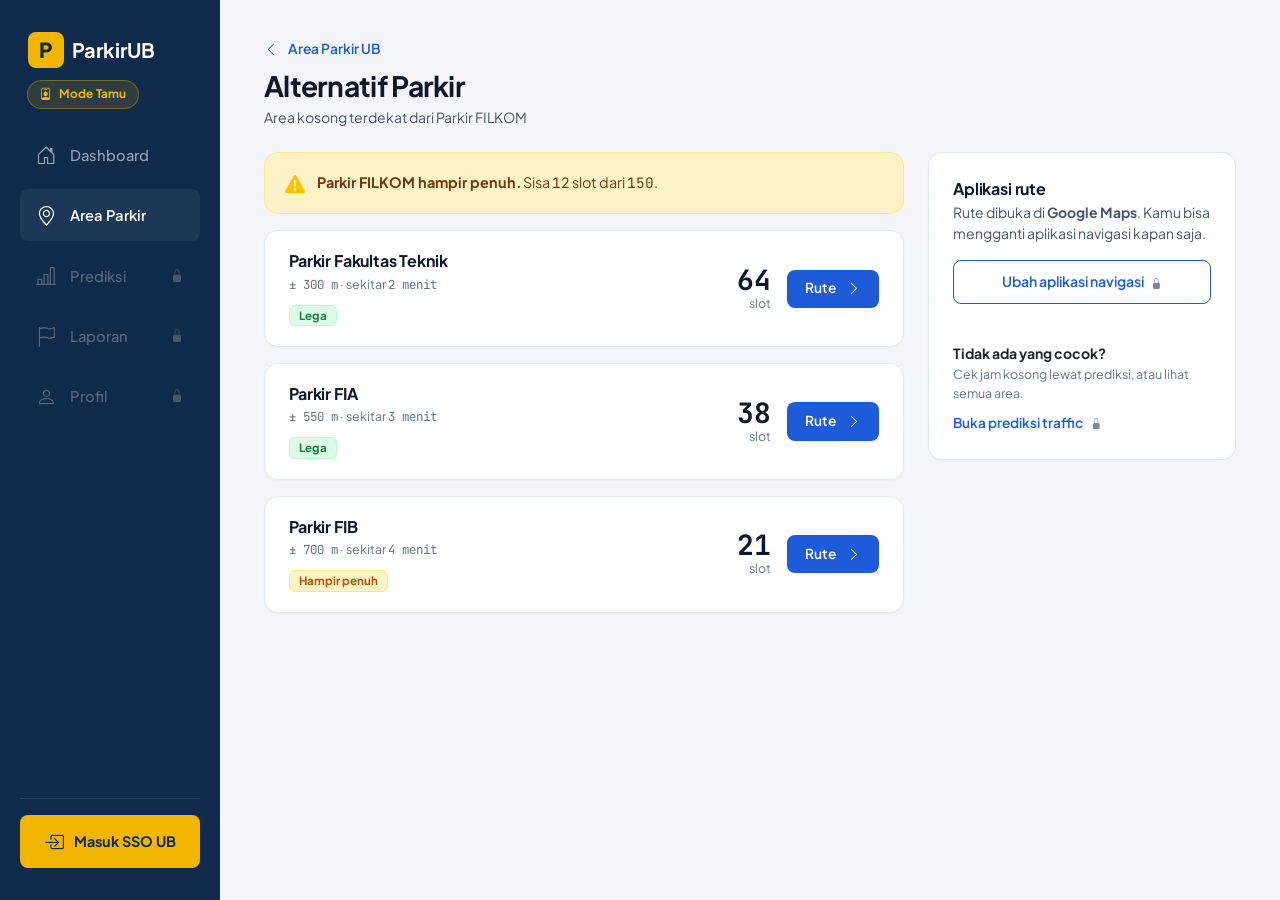
==== commit 01bb1003: "aduhai" ====
--- a/alternatif.html
+++ b/alternatif.html
@@ -10,7 +10,7 @@
 
   <link rel="preconnect" href="https://fonts.googleapis.com">
   <link rel="preconnect" href="https://fonts.gstatic.com" crossorigin>
-  <link href="https://fonts.googleapis.com/css2?family=Plus+Jakarta+Sans:wght@400;500;600;700;800&display=swap" rel="stylesheet">
+  <link href="https://fonts.googleapis.com/css2?family=JetBrains+Mono:wght@500;600;700&family=Plus+Jakarta+Sans:wght@400;500;600;700;800&display=swap" rel="stylesheet">
 
   <link href="https://cdn.jsdelivr.net/npm/bootstrap@5.3.3/dist/css/bootstrap.min.css" rel="stylesheet">
   <link rel="stylesheet" href="https://cdn.jsdelivr.net/npm/bootstrap-icons@1.11.3/font/bootstrap-icons.min.css">
@@ -73,7 +73,7 @@
 
       <div class="mb-4">
 
-        <button type="button" class="btn btn-light d-lg-none border shadow-sm px-2 py-1 mb-3" id="btnToggleSidebar" aria-label="Buka Menu" aria-expanded="false">
+        <button type="button" class="ub-mobile-menu-btn d-lg-none mb-3" id="btnToggleSidebar" aria-label="Buka Menu" aria-expanded="false">
           <i class="bi bi-list fs-5" aria-hidden="true"></i>
         </button>
 
@@ -81,8 +81,8 @@
           <i class="bi bi-chevron-left me-1" aria-hidden="true"></i>
           <span>Area Parkir UB</span>
         </a>
-        <h1 class="fw-bold text-dark mb-1" style="font-size: 2rem; letter-spacing: -0.5px;">Alternatif Parkir</h1>
-        <p class="text-secondary small mb-0">Area kosong terdekat dari Parkir FILKOM</p>
+        <h1 class="page-title">Alternatif Parkir</h1>
+        <p class="page-subtitle">Area kosong terdekat dari Parkir FILKOM</p>
       </div>
 
       <div class="row g-4 align-items-start">
@@ -92,20 +92,20 @@
           <div class="warning-banner">
             <i class="bi bi-exclamation-triangle-fill warning-icon fs-5 text-warning flex-shrink-0" aria-hidden="true"></i>
             <div>
-              <strong>Parkir FILKOM hampir penuh.</strong> Sisa 12 slot dari 150.
+              <strong>Parkir FILKOM hampir penuh.</strong> Sisa <span class="font-mono-data">12</span> slot dari <span class="font-mono-data">150</span>.
             </div>
           </div>
 
           <div class="alt-card">
             <div>
-              <h2 class="fw-bold text-dark fs-6 mb-1">Parkir Fakultas Teknik</h2>
-              <div class="text-muted small mb-2" style="font-size: 0.82rem;">± 300 m · sekitar 2 menit</div>
+              <h2 class="section-title mb-1">Parkir Fakultas Teknik</h2>
+              <div class="meta-caption mb-2"><span class="font-mono-data">± 300 m</span> · sekitar <span class="font-mono-data">2 menit</span></div>
               <span class="status-badge status-badge--lega">Lega</span>
             </div>
             <div class="d-flex align-items-center gap-3">
               <div class="text-end">
-                <div class="fw-bold text-dark tabular-nums" style="font-size: 1.85rem; line-height: 1;">64</div>
-                <div class="text-muted" style="font-size: 0.75rem;">slot</div>
+                <div class="kpi-value kpi-value--md">64</div>
+                <div class="meta-caption">slot</div>
               </div>
               <button type="button" class="btn-rute" data-rute-area="Parkir Fakultas Teknik">
                 <span>Rute</span>
@@ -116,14 +116,14 @@
 
           <div class="alt-card">
             <div>
-              <h2 class="fw-bold text-dark fs-6 mb-1">Parkir FIA</h2>
-              <div class="text-muted small mb-2" style="font-size: 0.82rem;">± 550 m · sekitar 3 menit</div>
+              <h2 class="section-title mb-1">Parkir FIA</h2>
+              <div class="meta-caption mb-2"><span class="font-mono-data">± 550 m</span> · sekitar <span class="font-mono-data">3 menit</span></div>
               <span class="status-badge status-badge--lega">Lega</span>
             </div>
             <div class="d-flex align-items-center gap-3">
               <div class="text-end">
-                <div class="fw-bold text-dark tabular-nums" style="font-size: 1.85rem; line-height: 1;">38</div>
-                <div class="text-muted" style="font-size: 0.75rem;">slot</div>
+                <div class="kpi-value kpi-value--md">38</div>
+                <div class="meta-caption">slot</div>
               </div>
               <button type="button" class="btn-rute" data-rute-area="Parkir FIA">
                 <span>Rute</span>
@@ -134,14 +134,14 @@
 
           <div class="alt-card">
             <div>
-              <h2 class="fw-bold text-dark fs-6 mb-1">Parkir FIB</h2>
-              <div class="text-muted small mb-2" style="font-size: 0.82rem;">± 700 m · sekitar 4 menit</div>
+              <h2 class="section-title mb-1">Parkir FIB</h2>
+              <div class="meta-caption mb-2"><span class="font-mono-data">± 700 m</span> · sekitar <span class="font-mono-data">4 menit</span></div>
               <span class="status-badge status-badge--warning">Hampir penuh</span>
             </div>
             <div class="d-flex align-items-center gap-3">
               <div class="text-end">
-                <div class="fw-bold text-dark tabular-nums" style="font-size: 1.85rem; line-height: 1;">21</div>
-                <div class="text-muted" style="font-size: 0.75rem;">slot</div>
+                <div class="kpi-value kpi-value--md">21</div>
+                <div class="meta-caption">slot</div>
               </div>
               <button type="button" class="btn-rute" data-rute-area="Parkir FIB">
                 <span>Rute</span>
@@ -156,8 +156,8 @@
           <div class="app-card">
 
             <div class="mb-3">
-              <h3 class="fw-bold text-dark fs-6 mb-1">Aplikasi rute</h3>
-              <p class="text-secondary small mb-3" style="line-height: 1.5; font-size: 0.82rem;">
+              <h3 class="section-title mb-1">Aplikasi rute</h3>
+              <p class="page-subtitle mb-3">
                 Rute dibuka di <strong id="activeNavAppLabel">Google Maps</strong>. Kamu bisa mengganti aplikasi navigasi kapan saja.
               </p>
               <button type="button" class="btn-change-nav" id="btnUbahNavigasi" data-sso-only="true" data-feature-name="Opsi Navigasi">
@@ -165,14 +165,14 @@
               </button>
             </div>
 
-            <hr class="my-4" style="border-color: #F1F5F9;">
-
-            <div>
-              <h4 class="fw-bold text-dark mb-1" style="font-size: 0.88rem;">Tidak ada yang cocok?</h4>
-              <p class="text-secondary small mb-2" style="font-size: 0.8rem; line-height: 1.45;">
+            <hr class="ub-divider">
+
+            <div>
+              <h4 class="fw-bold text-dark small mb-1">Tidak ada yang cocok?</h4>
+              <p class="meta-caption mb-2">
                 Cek jam kosong lewat prediksi, atau lihat semua area.
               </p>
-              <a href="prediksi.html" class="fw-semibold text-decoration-none small" style="color: #1E5BD8; font-size: 0.84rem;" data-sso-only="true" data-feature-name="Prediksi Traffic Parkiran">
+              <a href="prediksi.html" class="ub-link-accent" data-sso-only="true" data-feature-name="Prediksi Traffic Parkiran">
                 Buka prediksi traffic
               </a>
             </div>
--- a/css/base.css
+++ b/css/base.css
@@ -1,8 +1,11 @@
 :root {
   --primary-navy: #0F2A4A;
   --sidebar-active: #1D3757;
+  --bg-canvas: #F3F5F8;
   --bg-light: #F3F5F8;
+  --bg-surface: #FFFFFF;
   --surface-white: #FFFFFF;
+  --bg-subtle: #F8FAFC;
   --accent-yellow: #F2B601;
   --btn-blue: #1E5BD8;
   --btn-blue-hover: #164CC0;
@@ -10,11 +13,18 @@
   --text-secondary: #475569;
   --text-muted: #64748B;
   --border-subtle: #E2E8F0;
-  --shadow-sm: 0 3px 14px rgba(15, 42, 74, 0.05);
-  --shadow-md: 0 8px 24px rgba(15, 42, 74, 0.08);
-  --radius-card: 18px;
-  --radius-control: 10px;
+  --border-hover: #CBD5E1;
+  --shadow-flat: 0 1px 2px rgba(15, 42, 74, 0.04);
+  --shadow-overlay: 0 8px 24px rgba(15, 42, 74, 0.10);
+  --radius-sm: 6px;
+  --radius-md: 8px;
+  --radius-lg: 14px;
+  --radius-card: 14px;
+  --radius-control: 8px;
   --radius-pill: 999px;
+  --font-sans: 'Plus Jakarta Sans', -apple-system, BlinkMacSystemFont, sans-serif;
+  --font-mono: 'JetBrains Mono', ui-monospace, SFMono-Regular, monospace;
+  --ease-out: cubic-bezier(0.23, 1, 0.32, 1);
   --z-backdrop: 90;
   --z-sidebar: 100;
   --z-toast: 1090;
@@ -25,12 +35,13 @@
 }
 
 body {
-  font-family: 'Plus Jakarta Sans', -apple-system, BlinkMacSystemFont, sans-serif;
-  background-color: var(--bg-light);
+  font-family: var(--font-sans);
+  background-color: var(--bg-canvas);
   color: var(--text-primary);
   margin: 0;
   min-height: 100vh;
   min-height: 100dvh;
+  overflow-x: clip;
 }
 
 h1, h2, h3 {
@@ -39,6 +50,253 @@
 
 .tabular-nums {
   font-variant-numeric: tabular-nums;
+}
+
+/* Shared Typography Classes */
+.page-title {
+  font-size: clamp(1.5rem, 2.2vw, 2rem);
+  font-weight: 700;
+  letter-spacing: -0.025em;
+  line-height: 1.2;
+  color: var(--text-primary);
+  margin: 0 0 0.25rem;
+}
+
+.page-subtitle {
+  font-size: 0.875rem;
+  color: var(--text-secondary);
+  line-height: 1.5;
+  max-width: 65ch;
+  margin: 0;
+}
+
+.section-title {
+  font-size: 1rem;
+  font-weight: 700;
+  color: var(--text-primary);
+  letter-spacing: -0.01em;
+  margin: 0;
+}
+
+.font-mono-data {
+  font-family: var(--font-mono);
+  font-variant-numeric: tabular-nums;
+}
+
+.kpi-value {
+  font-family: var(--font-mono);
+  font-variant-numeric: tabular-nums;
+  font-weight: 700;
+  font-size: 2.15rem;
+  line-height: 1;
+  color: var(--text-primary);
+}
+
+.kpi-value--lg {
+  font-size: 2.65rem;
+}
+
+.kpi-value--md {
+  font-size: 1.75rem;
+}
+
+.meta-caption {
+  font-size: 0.78rem;
+  color: var(--text-muted);
+  line-height: 1.45;
+}
+
+.meta-kicker {
+  font-size: 0.75rem;
+  font-weight: 600;
+  color: #B45309;
+  letter-spacing: 0.01em;
+  line-height: 1.3;
+}
+
+/* Shared Surface & Component Classes */
+.ub-card {
+  background-color: var(--bg-surface);
+  border: 1px solid var(--border-subtle);
+  border-radius: var(--radius-lg);
+  box-shadow: var(--shadow-flat);
+}
+
+.ub-card--padded {
+  padding: 1.15rem 1.25rem;
+}
+
+.ub-card--padded-lg {
+  padding: 1.5rem 1.75rem;
+}
+
+.ub-surface-dark {
+  background-color: var(--primary-navy);
+  color: #FFFFFF;
+  border-radius: var(--radius-lg);
+  border: 1px solid rgba(255, 255, 255, 0.08);
+  padding: 1.5rem;
+}
+
+.ub-dark-copy {
+  color: #94A3B8;
+  font-size: 0.86rem;
+  line-height: 1.6;
+  max-width: 65ch;
+}
+
+.ub-progress {
+  height: 6px;
+  background-color: #E2E8F0;
+  border-radius: var(--radius-pill);
+  overflow: hidden;
+}
+
+.ub-progress--dark {
+  background-color: #213C58;
+}
+
+.ub-progress-bar {
+  height: 100%;
+  border-radius: var(--radius-pill);
+  transition: width 140ms var(--ease-out);
+}
+
+.ub-progress-bar--lega {
+  background-color: #10B981;
+}
+
+.ub-progress-bar--warning {
+  background-color: #F59E0B;
+}
+
+.ub-progress-bar--penuh {
+  background-color: #EF4444;
+}
+
+.ub-mobile-menu-btn {
+  border: 1px solid var(--border-subtle);
+  background-color: var(--bg-surface);
+  color: var(--text-primary);
+  border-radius: var(--radius-md);
+  padding: 0.4rem 0.6rem;
+  min-width: 44px;
+  min-height: 44px;
+  display: inline-flex;
+  align-items: center;
+  justify-content: center;
+  transition: background-color 140ms var(--ease-out), border-color 140ms var(--ease-out), transform 60ms var(--ease-out);
+}
+
+.ub-mobile-menu-btn:hover {
+  background-color: var(--bg-subtle);
+  border-color: var(--border-hover);
+}
+
+.ub-mobile-menu-btn:active {
+  transform: scale(0.97);
+  transition: transform 60ms var(--ease-out);
+}
+
+.ub-user-trigger {
+  display: inline-flex;
+  align-items: center;
+  gap: 0.5rem;
+  background-color: var(--bg-surface);
+  color: var(--text-primary);
+  text-decoration: none;
+  border: 1px solid var(--border-subtle);
+  border-radius: var(--radius-pill);
+  padding: 0.3rem 0.85rem 0.3rem 0.35rem;
+  transition: background-color 140ms var(--ease-out), border-color 140ms var(--ease-out), transform 60ms var(--ease-out);
+}
+
+.ub-user-trigger:hover {
+  background-color: var(--bg-subtle);
+  border-color: var(--border-hover);
+  color: var(--text-primary);
+}
+
+.ub-user-trigger:active {
+  transform: scale(0.97);
+  transition: transform 60ms var(--ease-out);
+}
+
+.ub-avatar-sm {
+  width: 32px;
+  height: 32px;
+  background-color: var(--primary-navy);
+  color: #FFFFFF;
+  border-radius: 50%;
+  display: inline-flex;
+  align-items: center;
+  justify-content: center;
+  font-weight: 700;
+  font-size: 0.78rem;
+  flex-shrink: 0;
+}
+
+.ub-divider {
+  border-top: 1px solid #F1F5F9;
+  margin: 1.25rem 0;
+}
+
+.ub-link-accent {
+  color: var(--btn-blue);
+  font-size: 0.85rem;
+  font-weight: 600;
+  text-decoration: none;
+  transition: color 140ms var(--ease-out);
+}
+
+.ub-link-accent:hover {
+  color: var(--btn-blue-hover);
+}
+
+.ub-link-gold {
+  color: var(--accent-yellow);
+  font-size: 0.85rem;
+  font-weight: 700;
+  text-decoration: none;
+  transition: opacity 140ms var(--ease-out);
+}
+
+.ub-link-gold:hover {
+  color: var(--accent-yellow);
+  opacity: 0.88;
+}
+
+.legend-swatch {
+  width: 14px;
+  height: 14px;
+  border-radius: 4px;
+  display: inline-block;
+  flex-shrink: 0;
+}
+
+.legend-swatch--empty {
+  background-color: #DCFCE7;
+  border: 1.5px solid #86EFAC;
+}
+
+.legend-swatch--occupied {
+  background-color: #FEE2E2;
+  border: 1.5px solid #FCA5A5;
+}
+
+.legend-swatch--selected {
+  background-color: var(--accent-yellow);
+  border: 1.5px solid #D97706;
+}
+
+.legend-swatch--filled {
+  background-color: #CBD5E1;
+  border: 1.5px solid #CBD5E1;
+}
+
+.legend-swatch--bay-empty {
+  border: 2px solid #10B981;
+  background-color: rgba(16, 185, 129, 0.1);
 }
 
 /* Skip to main content link for keyboard accessibility */
@@ -51,11 +309,12 @@
   color: #FFFFFF;
   padding: 0.55rem 1rem;
   border-radius: var(--radius-control);
+  border: 1px solid rgba(255, 255, 255, 0.14);
   font-size: 0.85rem;
   font-weight: 600;
   text-decoration: none;
-  box-shadow: var(--shadow-md);
-  transition: top 0.15s ease;
+  box-shadow: var(--shadow-flat);
+  transition: top 140ms var(--ease-out);
 }
 
 .skip-link:focus {
@@ -79,6 +338,7 @@
   display: flex;
   min-height: 100vh;
   min-height: 100dvh;
+  overflow-x: clip;
 }
 
 .dash-sidebar {
@@ -94,7 +354,7 @@
   height: 100vh;
   height: 100dvh;
   z-index: var(--z-sidebar);
-  transition: transform 0.25s ease-in-out;
+  transition: transform 140ms var(--ease-out);
 }
 
 .brand-mark {
@@ -102,7 +362,7 @@
   height: 36px;
   background-color: var(--accent-yellow);
   color: var(--primary-navy);
-  border-radius: 9px;
+  border-radius: var(--radius-md);
   display: flex;
   align-items: center;
   justify-content: center;
@@ -116,12 +376,12 @@
   align-items: center;
   gap: 0.85rem;
   padding: 0.7rem 1rem;
-  border-radius: 12px;
+  border-radius: var(--radius-md);
   color: #94A3B8;
   font-size: 0.92rem;
   font-weight: 500;
   text-decoration: none;
-  transition: background-color 0.18s ease, color 0.18s ease, transform 0.15s ease;
+  transition: background-color 140ms var(--ease-out), color 140ms var(--ease-out), transform 60ms var(--ease-out);
 }
 
 .sidebar-nav-link:hover {
@@ -130,7 +390,8 @@
 }
 
 .sidebar-nav-link:active {
-  transform: scale(0.98);
+  transform: scale(0.97);
+  transition: transform 60ms var(--ease-out);
 }
 
 .sidebar-nav-link.active {
@@ -141,6 +402,7 @@
 
 .dash-content {
   flex-grow: 1;
+  min-width: 0;
   padding: 2.25rem 2.75rem;
   max-width: 1300px;
 }
@@ -160,7 +422,7 @@
   color: var(--btn-blue);
   text-decoration: none;
   margin-bottom: 0.6rem;
-  transition: transform 0.15s ease, color 0.15s ease;
+  transition: transform 140ms var(--ease-out), color 140ms var(--ease-out);
 }
 
 .link-back:hover,
@@ -169,14 +431,27 @@
   color: var(--btn-blue-hover);
 }
 
+.link-back:active,
+.back-link:active {
+  transform: scale(0.97);
+  transition: transform 60ms var(--ease-out);
+}
+
+/* Tactile press feedback on interactive controls */
+.btn:not(:disabled):active {
+  transform: scale(0.97);
+  transition: transform 60ms var(--ease-out);
+}
+
 /* Shared Parking Status Badges */
 .status-badge {
   display: inline-flex;
   align-items: center;
-  border-radius: var(--radius-pill);
+  border-radius: var(--radius-sm);
+  border: 1px solid transparent;
   font-size: 0.72rem;
   font-weight: 700;
-  padding: 0.3rem 0.65rem;
+  padding: 0.25rem 0.55rem;
   line-height: 1;
   white-space: nowrap;
 }
@@ -184,16 +459,19 @@
 .status-badge--lega {
   background-color: #DCFCE7;
   color: #15803D;
+  border-color: #BBF7D0;
 }
 
 .status-badge--warning {
   background-color: #FEF3C7;
   color: #B45309;
+  border-color: #FDE68A;
 }
 
 .status-badge--penuh {
   background-color: #FEE2E2;
   color: #B91C1C;
+  border-color: #FECACA;
 }
 
 /* Shared Toast Notifications */
@@ -207,11 +485,11 @@
 }
 
 .ub-toast {
-  border: 0;
-  border-radius: 14px;
-  background-color: var(--surface-white);
+  border: 1px solid var(--border-subtle);
+  border-radius: var(--radius-lg);
+  background-color: var(--bg-surface);
   border-left: 4px solid var(--accent-yellow);
-  box-shadow: var(--shadow-md);
+  box-shadow: var(--shadow-overlay);
   margin-bottom: 0.75rem;
   max-width: 380px;
   width: 100%;
@@ -236,7 +514,7 @@
 .ub-toast-icon {
   width: 38px;
   height: 38px;
-  border-radius: 10px;
+  border-radius: var(--radius-md);
   display: flex;
   align-items: center;
   justify-content: center;
@@ -279,15 +557,15 @@
 
 /* Shared Modal Surface */
 .ub-modal-card {
-  border: 0;
-  border-radius: 20px;
-  box-shadow: var(--shadow-md);
+  border: 1px solid var(--border-subtle);
+  border-radius: var(--radius-lg);
+  box-shadow: var(--shadow-overlay);
 }
 
 .ub-modal-icon-lock {
   width: 38px;
   height: 38px;
-  border-radius: 11px;
+  border-radius: var(--radius-md);
   background-color: #FEF3C7;
   color: #B45309;
   display: inline-flex;
@@ -302,7 +580,7 @@
     top: 0;
     left: 0;
     transform: translateX(-100%);
-    box-shadow: 4px 0 20px rgba(15, 42, 74, 0.3);
+    box-shadow: var(--shadow-overlay);
   }
 
   .dash-sidebar.show {
@@ -326,6 +604,17 @@
   }
 }
 
+@media (max-width: 767.98px) {
+  button:not(.btn-close),
+  .btn:not(.btn-close),
+  .sidebar-nav-link,
+  .filter-pill,
+  .ub-mobile-menu-btn,
+  .btn-toggle-pass {
+    min-height: 44px;
+  }
+}
+
 @media (prefers-reduced-motion: reduce) {
   html {
     scroll-behavior: auto;
--- a/css/alternatif.css
+++ b/css/alternatif.css
@@ -1,6 +1,7 @@
 .warning-banner {
   background-color: #FEF3C7;
-  border-radius: 14px;
+  border: 1px solid #FDE68A;
+  border-radius: var(--radius-lg);
   padding: 0.95rem 1.25rem;
   display: flex;
   align-items: center;
@@ -15,35 +16,37 @@
 }
 
 .alt-card {
-  background: var(--surface-white);
-  border-radius: 16px;
+  background: var(--bg-surface);
+  border-radius: var(--radius-lg);
   padding: 1.25rem 1.5rem;
-  box-shadow: var(--shadow-sm);
-  border: 1px solid rgba(15, 42, 74, 0.05);
+  border: 1px solid var(--border-subtle);
+  box-shadow: var(--shadow-flat);
   display: flex;
   align-items: center;
   justify-content: space-between;
-  transition: transform 0.2s ease, box-shadow 0.2s ease;
+  gap: 1rem;
+  transition: border-color 140ms var(--ease-out), background-color 140ms var(--ease-out);
 }
 
 .alt-card:hover {
-  transform: translateY(-2px);
-  box-shadow: var(--shadow-md);
+  border-color: var(--border-hover);
+  background-color: var(--bg-subtle);
 }
 
 .btn-rute {
   background-color: var(--btn-blue);
   color: #FFFFFF;
   border: none;
-  border-radius: var(--radius-control);
+  border-radius: var(--radius-md);
   font-size: 0.86rem;
   font-weight: 600;
   padding: 0.55rem 1.15rem;
   display: inline-flex;
   align-items: center;
+  justify-content: center;
   gap: 0.4rem;
   text-decoration: none;
-  transition: background-color 0.18s ease, transform 0.15s ease;
+  transition: background-color 140ms var(--ease-out), transform 140ms var(--ease-out);
 }
 
 .btn-rute:hover {
@@ -52,28 +55,28 @@
 }
 
 .btn-rute:active {
-  transform: scale(0.98);
+  transform: scale(0.97);
 }
 
 .app-card {
-  background: var(--surface-white);
-  border-radius: var(--radius-card);
+  background: var(--bg-surface);
+  border-radius: var(--radius-lg);
   padding: 1.6rem 1.5rem;
-  box-shadow: var(--shadow-sm);
-  border: 1px solid rgba(15, 42, 74, 0.05);
+  border: 1px solid var(--border-subtle);
+  box-shadow: var(--shadow-flat);
 }
 
 .btn-change-nav {
-  background-color: var(--surface-white);
+  background-color: var(--bg-surface);
   color: var(--btn-blue);
   border: 1.5px solid var(--btn-blue);
-  border-radius: var(--radius-control);
+  border-radius: var(--radius-md);
   font-size: 0.88rem;
   font-weight: 600;
   padding: 0.65rem 1rem;
   width: 100%;
   text-align: center;
-  transition: background-color 0.18s ease, color 0.18s ease, transform 0.15s ease;
+  transition: background-color 140ms var(--ease-out), color 140ms var(--ease-out), transform 140ms var(--ease-out);
 }
 
 .btn-change-nav:hover {
@@ -82,5 +85,16 @@
 }
 
 .btn-change-nav:active {
-  transform: scale(0.98);
+  transform: scale(0.97);
 }
+
+@media (max-width: 767.98px) {
+  .alt-card {
+    flex-wrap: wrap;
+  }
+
+  .btn-rute,
+  .btn-change-nav {
+    min-height: 44px;
+  }
+}
--- a/css/guest.css
+++ b/css/guest.css
@@ -17,7 +17,7 @@
 }
 
 .sidebar-nav-locked {
-  color: #64748B !important;
+  color: var(--text-muted) !important;
   opacity: 0.85;
 }
 
@@ -34,14 +34,13 @@
   gap: 0.6rem;
   width: 100%;
   padding: 0.72rem 1rem;
-  border-radius: 12px;
+  border-radius: var(--radius-md);
   background-color: var(--accent-yellow);
   color: var(--primary-navy) !important;
   font-size: 0.9rem;
   font-weight: 700;
   text-decoration: none;
-  transition: background-color 0.18s ease, transform 0.15s ease;
-  box-shadow: 0 4px 12px rgba(242, 182, 1, 0.22);
+  transition: background-color 140ms var(--ease-out), transform 140ms var(--ease-out);
 }
 
 .sidebar-login-cta:hover {
@@ -51,7 +50,8 @@
 }
 
 .sidebar-login-cta:active {
-  transform: scale(0.98);
+  transform: scale(0.97);
+  transition: transform 60ms var(--ease-out);
 }
 
 .guest-pill-header {
@@ -90,8 +90,7 @@
 
 /* Dashboard chart locked overlay */
 .guest-chart-blurred {
-  filter: blur(5px);
-  opacity: 0.38;
+  opacity: 0.22;
   pointer-events: none;
   user-select: none;
 }
@@ -100,10 +99,9 @@
   position: absolute;
   inset: 0;
   z-index: 5;
-  background: rgba(255, 255, 255, 0.84);
-  backdrop-filter: blur(2px);
+  background: rgba(255, 255, 255, 0.94);
   border: 1px solid var(--border-subtle);
-  border-radius: 14px;
+  border-radius: var(--radius-lg);
   display: flex;
   flex-direction: column;
   align-items: center;
@@ -115,33 +113,31 @@
 @media (prefers-reduced-transparency: reduce) {
   .guest-locked-overlay {
     background: #FFFFFF;
-    backdrop-filter: none;
   }
 }
 
 /* Restricted page access gate card */
 .guest-gate-card {
-  background: var(--surface-white);
+  background: var(--bg-surface);
   border: 1px solid var(--border-subtle);
-  border-radius: 22px;
+  border-radius: var(--radius-lg);
   padding: 2.25rem;
   max-width: 680px;
   margin: 0.75rem auto 2rem;
-  box-shadow: var(--shadow-md);
+  box-shadow: var(--shadow-flat);
 }
 
 .guest-gate-eyebrow {
-  font-size: 0.74rem;
-  font-weight: 700;
-  letter-spacing: 0.05em;
-  text-transform: uppercase;
+  font-size: 0.75rem;
+  font-weight: 600;
+  letter-spacing: 0.01em;
   color: #B45309;
 }
 
 .guest-gate-icon {
   width: 52px;
   height: 52px;
-  border-radius: 14px;
+  border-radius: var(--radius-md);
   background-color: #EFF6FF;
   color: var(--btn-blue);
   display: inline-flex;
@@ -159,9 +155,9 @@
 }
 
 .guest-gate-item {
-  background-color: var(--bg-light);
+  background-color: var(--bg-subtle);
   border: 1px solid var(--border-subtle);
-  border-radius: 12px;
+  border-radius: var(--radius-md);
   padding: 0.85rem 1rem;
   display: flex;
   align-items: flex-start;
@@ -182,10 +178,21 @@
   opacity: 1;
 }
 
+@media (max-width: 767.98px) {
+  .chart-container.guest-chart-blurred {
+    height: 250px;
+    min-height: 250px;
+  }
+
+  .guest-locked-overlay {
+    padding: 1rem;
+  }
+}
+
 @media (max-width: 575.98px) {
   .guest-gate-card {
     padding: 1.5rem 1.25rem;
-    border-radius: var(--radius-card);
+    border-radius: var(--radius-lg);
   }
 
   .guest-gate-grid {
